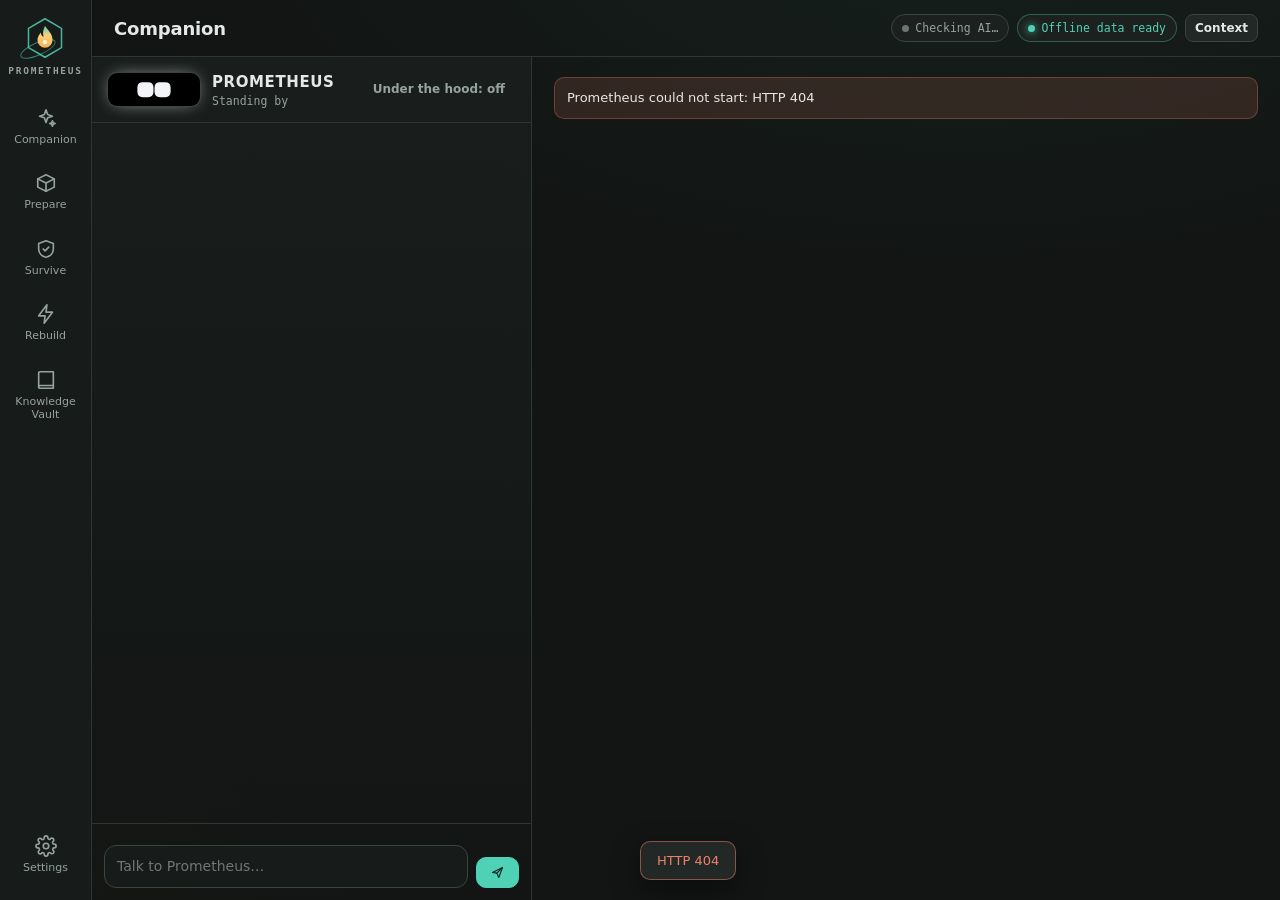
==== frontend/index.html @ 5b96201f "Give Prometheus a face from the Notch Face Kit The chat header and the Companion hero now show an an" ====
<!doctype html>
<html lang="en">
<head>
  <meta charset="utf-8">
  <meta name="viewport" content="width=device-width, initial-scale=1">
  <title>Prometheus</title>
  <meta name="description" content="Project Prometheus — humanity's backup brain. Prepare today. Survive tomorrow. Rebuild the future.">
  <link rel="icon" href="assets/emblem.svg" type="image/svg+xml">
  <link rel="stylesheet" href="styles.css">
</head>
<body>
  <!-- Shared SVG gradient for every emblem instance -->
  <svg width="0" height="0" style="position:absolute" aria-hidden="true">
    <defs>
      <linearGradient id="flameGrad" x1="0" y1="1" x2="0" y2="0">
        <stop offset="0" stop-color="#f2b45a"/>
        <stop offset=".55" stop-color="#ffcf7a"/>
        <stop offset="1" stop-color="#4fd1b5"/>
      </linearGradient>
    </defs>
  </svg>

  <div class="app">
    <nav class="rail" aria-label="Main">
      <div class="brand">
        <div class="emblem" id="railEmblem" data-state="idle"></div>
        <div class="word">PROMETHEUS</div>
      </div>
      <button class="nav-btn" data-mode="companion"><span data-icon="spark"></span>Companion</button>
      <button class="nav-btn" data-mode="prepare"><span data-icon="box"></span>Prepare</button>
      <button class="nav-btn" data-mode="survive"><span data-icon="shield"></span>Survive</button>
      <button class="nav-btn" data-mode="rebuild"><span data-icon="bolt"></span>Rebuild</button>
      <button class="nav-btn" data-mode="vault"><span data-icon="book"></span>Knowledge Vault</button>
      <div class="spacer"></div>
      <button class="nav-btn" data-mode="settings"><span data-icon="gear"></span>Settings</button>
    </nav>

    <div class="stage">
      <header class="topbar">
        <div>
          <h1 id="modeTitle">Companion</h1>
          <div class="subtitle" id="modeSubtitle"></div>
        </div>
        <div class="chips">
          <span class="chip" id="aiChip"><span class="dot"></span><span>Checking AI…</span></span>
          <span class="chip ok" id="dataChip" title="Inventory, plans, knowledge and the tech tree are stored locally and work without AI"><span class="dot"></span><span>Offline data ready</span></span>
          <button class="btn sm ctx-toggle" id="ctxToggle" aria-controls="context" aria-expanded="false">Context</button>
        </div>
      </header>

      <div class="workarea">
        <section class="chat" aria-label="Prometheus companion">
          <div class="chat-head">
            <div class="face" id="chatFace"></div>
            <div class="who">
              <h2>PROMETHEUS</h2>
              <div class="state" id="chatState" aria-live="polite">Standing by</div>
            </div>
            <div style="margin-left:auto"><button class="btn ghost sm" id="hoodToggle" title="Show technical details for every reply">Under the hood: off</button></div>
          </div>
          <div class="chat-log" id="chatLog" aria-live="polite"></div>
          <div class="composer">
            <div class="suggestions" id="suggestions"></div>
            <form id="chatForm">
              <label class="sr-only" for="chatInput">Message Prometheus</label>
              <textarea id="chatInput" rows="1" placeholder="Talk to Prometheus…"></textarea>
              <button class="btn primary" type="submit" id="sendBtn" aria-label="Send"><span data-icon="send"></span></button>
            </form>
          </div>
        </section>

        <main class="workspace" id="workspace" tabindex="-1"></main>
      </div>
    </div>

    <aside class="context" id="context" aria-label="Context"></aside>
  </div>

  <script type="module" src="js/app.js"></script>
</body>
</html>
---- frontend/styles.css ----
/* Project Prometheus — post-apocalyptic science lab meets AI command centre. */
:root {
  --bg: #121513;
  --bg-2: #171b19;
  --panel: #1c211f;
  --panel-2: #222825;
  --line: #2e3632;
  --line-2: #3a4440;
  --text: #e4e9e6;
  --muted: #95a39c;
  --faint: #6a7771;
  --teal: #4fd1b5;
  --teal-dim: #2b7f6e;
  --teal-glow: rgba(79, 209, 181, 0.16);
  --amber: #f2b45a;
  --amber-dim: rgba(242, 180, 90, 0.14);
  --red: #ef7f6c;
  --red-dim: rgba(239, 127, 108, 0.14);
  --violet: #a99cf0;
  --radius: 14px;
  --radius-sm: 9px;
  --mono: ui-monospace, "SF Mono", "Cascadia Code", "JetBrains Mono", Consolas, monospace;
  --sans: "Inter", "Segoe UI", system-ui, -apple-system, Roboto, sans-serif;
  color-scheme: dark;
}

* { box-sizing: border-box; }
html, body { height: 100%; }
body {
  margin: 0;
  background:
    radial-gradient(1200px 600px at 75% -10%, rgba(79, 209, 181, 0.06), transparent 60%),
    radial-gradient(900px 500px at -10% 110%, rgba(242, 180, 90, 0.04), transparent 60%),
    var(--bg);
  color: var(--text);
  font: 14px/1.5 var(--sans);
  -webkit-font-smoothing: antialiased;
}
button, input, select, textarea { font: inherit; color: inherit; }
a { color: var(--teal); }
a:hover { color: #7fe6cf; }
h1, h2, h3, h4 { margin: 0; font-weight: 650; letter-spacing: -0.01em; }
.mono { font-family: var(--mono); }
.muted { color: var(--muted); }
.faint { color: var(--faint); }
.hidden { display: none !important; }
.sr-only { position: absolute; width: 1px; height: 1px; overflow: hidden; clip: rect(0 0 0 0); }

/* ------------------------------------------------------------------ layout */
.app {
  display: grid;
  grid-template-columns: 92px minmax(0, 1fr) 300px;
  height: 100vh;
}
.rail {
  background: var(--bg-2);
  border-right: 1px solid var(--line);
  display: flex; flex-direction: column; align-items: center;
  padding: 16px 8px; gap: 6px;
}
.rail .brand { display: flex; flex-direction: column; align-items: center; gap: 6px; margin-bottom: 14px; }
.rail .brand .word { font: 600 9.5px/1 var(--mono); letter-spacing: 0.18em; color: var(--muted); }
.nav-btn {
  width: 76px; padding: 10px 4px 8px; border: 1px solid transparent; border-radius: 12px;
  background: none; cursor: pointer; color: var(--muted);
  display: flex; flex-direction: column; align-items: center; gap: 5px;
  font-size: 11px; line-height: 1.15; text-align: center;
  transition: background .2s, color .2s, border-color .2s;
}
.nav-btn svg { width: 22px; height: 22px; }
.nav-btn:hover { background: var(--panel); color: var(--text); }
.nav-btn[aria-current="page"] { background: var(--teal-glow); color: var(--teal); border-color: rgba(79, 209, 181, .25); }
.rail .spacer { flex: 1; }

.stage { display: flex; flex-direction: column; min-width: 0; min-height: 0; }
.topbar {
  display: flex; align-items: center; gap: 14px; padding: 14px 22px;
  border-bottom: 1px solid var(--line);
}
.topbar h1 { font-size: 18px; }
.topbar .subtitle { color: var(--muted); font-size: 13px; }
.topbar .chips { margin-left: auto; display: flex; gap: 8px; flex-wrap: wrap; justify-content: flex-end; }

.workarea { flex: 1; min-height: 0; display: grid; grid-template-columns: minmax(360px, 440px) minmax(0, 1fr); }
.workspace { overflow: auto; padding: 20px 22px 40px; min-width: 0; }

.context { background: var(--bg-2); border-left: 1px solid var(--line); overflow: auto; padding: 16px 14px 30px; }

/* ------------------------------------------------------------------ chips, badges, buttons */
.chip {
  display: inline-flex; align-items: center; gap: 6px; padding: 4px 10px;
  border-radius: 999px; border: 1px solid var(--line-2); background: var(--panel);
  font: 500 11.5px/1.3 var(--mono); color: var(--muted); white-space: nowrap;
}
.chip .dot { width: 7px; height: 7px; border-radius: 50%; background: var(--faint); }
.chip.ok { color: var(--teal); border-color: rgba(79, 209, 181, .35); }
.chip.ok .dot { background: var(--teal); box-shadow: 0 0 8px var(--teal); }
.chip.warn { color: var(--amber); border-color: rgba(242, 180, 90, .35); }
.chip.warn .dot { background: var(--amber); }
.chip.bad { color: var(--red); border-color: rgba(239, 127, 108, .35); }
.chip.bad .dot { background: var(--red); }

.badge {
  white-space: nowrap;
  display: inline-flex; align-items: center; gap: 4px; padding: 1px 7px; border-radius: 6px;
  font: 600 10.5px/1.6 var(--mono); letter-spacing: .03em; text-transform: uppercase;
  background: var(--panel-2); color: var(--muted); border: 1px solid var(--line);
}
.badge.teal { color: var(--teal); background: var(--teal-glow); border-color: rgba(79, 209, 181, .25); }
.badge.amber { color: var(--amber); background: var(--amber-dim); border-color: rgba(242, 180, 90, .25); }
.badge.red { color: var(--red); background: var(--red-dim); border-color: rgba(239, 127, 108, .25); }
.badge.violet { color: var(--violet); background: rgba(169, 156, 240, .12); border-color: rgba(169, 156, 240, .25); }

.btn {
  display: inline-flex; align-items: center; justify-content: center; gap: 6px;
  padding: 7px 13px; border-radius: 10px; border: 1px solid var(--line-2);
  background: var(--panel-2); cursor: pointer; font-weight: 550; font-size: 13px;
  transition: background .15s, border-color .15s, transform .1s;
}
.btn:hover { border-color: var(--teal-dim); background: #26302c; }
.btn:active { transform: translateY(1px); }
.btn:disabled { opacity: .5; cursor: not-allowed; }
.btn.primary { background: var(--teal); color: #08241e; border-color: var(--teal); }
.btn.primary:hover { background: #6be0c6; }
.btn.danger { color: var(--red); }
.btn.ghost { background: none; border-color: transparent; color: var(--muted); }
.btn.ghost:hover { color: var(--text); background: var(--panel-2); }
.btn.sm { padding: 4px 9px; font-size: 12px; border-radius: 8px; }
.btn svg { width: 15px; height: 15px; }

/* ------------------------------------------------------------------ panels & forms */
.panel { background: var(--panel); border: 1px solid var(--line); border-radius: var(--radius); padding: 16px; }
.panel + .panel, .stack > * + * { margin-top: 14px; }
.panel-head { display: flex; align-items: center; gap: 10px; margin-bottom: 12px; }
.panel-head h2 { font-size: 15px; }
.panel-head h3 { font-size: 14px; }
.panel-head .right { margin-left: auto; display: flex; gap: 6px; align-items: center; }
.eyebrow { font: 600 10.5px/1 var(--mono); letter-spacing: .16em; text-transform: uppercase; color: var(--faint); }
.grid-2 { display: grid; grid-template-columns: repeat(2, minmax(0, 1fr)); gap: 14px; }
.grid-3 { display: grid; grid-template-columns: repeat(3, minmax(0, 1fr)); gap: 14px; }

label.field { display: flex; flex-direction: column; gap: 4px; font-size: 12px; color: var(--muted); }
input[type=text], input[type=number], input[type=date], input[type=search], select, textarea {
  background: var(--bg-2); border: 1px solid var(--line-2); border-radius: 9px; padding: 7px 10px;
  color: var(--text); min-width: 0; width: 100%;
}
input:focus, select:focus, textarea:focus, button:focus-visible { outline: 2px solid var(--teal-dim); outline-offset: 1px; }
.check { display: inline-flex; align-items: center; gap: 7px; font-size: 13px; color: var(--text); cursor: pointer; }
.check input { accent-color: var(--teal); width: 16px; height: 16px; }
.form-row { display: flex; gap: 10px; flex-wrap: wrap; align-items: flex-end; }
.form-row > .field { flex: 1 1 110px; }

table.data { width: 100%; border-collapse: collapse; font-size: 13px; }
table.data th { text-align: left; font: 600 10.5px/1 var(--mono); letter-spacing: .08em; text-transform: uppercase; color: var(--faint); padding: 8px 8px; border-bottom: 1px solid var(--line); }
table.data td { padding: 8px; border-bottom: 1px solid var(--line); vertical-align: middle; }
table.data tr:last-child td { border-bottom: none; }
table.data td.num { font-family: var(--mono); white-space: nowrap; }
table.data input.qty { width: 80px; padding: 4px 6px; }

/* coverage bars */
.bar { height: 7px; border-radius: 99px; background: var(--bg); overflow: hidden; border: 1px solid var(--line); min-width: 70px; }
.bar > span { display: block; height: 100%; background: var(--teal); border-radius: 99px; transition: width .6s cubic-bezier(.2, .8, .2, 1); }
.bar.partial > span { background: var(--amber); }
.bar.missing > span { background: var(--red); }
.status-tag { white-space: nowrap; display: inline-flex; gap: 4px; align-items: center; font: 600 11px/1 var(--mono); }
.status-tag.met { color: var(--teal); }
.status-tag.partial { color: var(--amber); }
.status-tag.missing { color: var(--red); }

.meter { display: flex; align-items: center; gap: 18px; }
.ring { width: 108px; height: 108px; flex: none; }
.ring circle { fill: none; stroke-width: 9; }
.ring .track { stroke: var(--bg); }
.ring .val { stroke: var(--teal); stroke-linecap: round; transition: stroke-dashoffset .8s cubic-bezier(.2, .8, .2, 1); }
.ring text { fill: var(--text); font: 700 22px var(--mono); }
.ring .sub { fill: var(--muted); font: 500 8.5px var(--mono); letter-spacing: .08em; }

.alert { display: flex; gap: 10px; padding: 10px 12px; border-radius: 10px; border: 1px solid var(--line); background: var(--panel-2); font-size: 13px; }
.alert.amber { border-color: rgba(242, 180, 90, .3); background: var(--amber-dim); }
.alert.red { border-color: rgba(239, 127, 108, .3); background: var(--red-dim); }
.alert.teal { border-color: rgba(79, 209, 181, .3); background: var(--teal-glow); }
.alert svg { flex: none; width: 18px; height: 18px; margin-top: 1px; }
.alert.amber svg { color: var(--amber); }
.alert.red svg { color: var(--red); }
.alert.teal svg { color: var(--teal); }

/* ------------------------------------------------------------------ companion chat */
.chat { display: flex; flex-direction: column; min-height: 0; border-right: 1px solid var(--line); background: linear-gradient(180deg, rgba(28, 33, 31, .7), rgba(18, 21, 19, .6)); }
.chat-head { display: flex; align-items: center; gap: 12px; padding: 14px 16px; border-bottom: 1px solid var(--line); }
.chat-head .who h2 { font-size: 15px; letter-spacing: .04em; }
.chat-head #hoodToggle { white-space: nowrap; }
.chat-head .who .state { font: 500 11.5px var(--mono); color: var(--muted); }
.chat-log { flex: 1; overflow: auto; padding: 16px; display: flex; flex-direction: column; gap: 12px; scroll-behavior: smooth; }
.msg { max-width: 94%; animation: rise .35s ease both; }
.msg.user { align-self: flex-end; background: var(--panel-2); border: 1px solid var(--line-2); padding: 9px 13px; border-radius: 14px 14px 4px 14px; white-space: pre-wrap; }
.msg.assistant { align-self: flex-start; }
.msg.assistant .bubble { background: var(--panel); border: 1px solid var(--line); padding: 11px 14px; border-radius: 4px 14px 14px 14px; }
.msg.event, .msg.error { align-self: center; font: 500 11.5px/1.4 var(--mono); color: var(--muted); text-align: center; max-width: 90%; padding: 4px 10px; border: 1px dashed var(--line-2); border-radius: 8px; }
.msg.error { color: var(--amber); border-color: rgba(242, 180, 90, .35); }
.bubble p { margin: 0 0 8px; }
.bubble p:last-child, .bubble ul:last-child, .bubble ol:last-child { margin-bottom: 0; }
.bubble ul, .bubble ol { margin: 0 0 8px; padding-left: 20px; }
.bubble li { margin: 2px 0; }
.bubble h4 { font-size: 13.5px; margin: 10px 0 6px; color: var(--teal); }
.bubble code { font-family: var(--mono); background: var(--bg); padding: 1px 5px; border-radius: 5px; font-size: 12px; }
.bubble table { border-collapse: collapse; margin: 6px 0; font-size: 12.5px; }
.bubble td, .bubble th { border: 1px solid var(--line); padding: 3px 7px; }

.tools-used { display: flex; flex-wrap: wrap; gap: 5px; margin-top: 7px; }
.tool-pill { font: 500 10.5px/1 var(--mono); padding: 4px 7px; border-radius: 6px; background: var(--bg-2); border: 1px solid var(--line); color: var(--muted); display: inline-flex; gap: 5px; align-items: center; }
.tool-pill.read::before { content: "◇"; color: var(--teal); }
.tool-pill.propose::before { content: "◆"; color: var(--amber); }
.tool-pill.note::before { content: "✎"; color: var(--violet); }
.tool-pill.fail { color: var(--red); border-color: rgba(239, 127, 108, .3); }

details.hood { margin-top: 6px; font-size: 12px; }
details.hood summary { cursor: pointer; color: var(--faint); font: 500 11px var(--mono); list-style: none; }
details.hood summary::before { content: "▸ "; }
details.hood[open] summary::before { content: "▾ "; }
details.hood pre { background: var(--bg); border: 1px solid var(--line); border-radius: 8px; padding: 8px; font: 11px/1.45 var(--mono); color: var(--muted); max-height: 280px; overflow: auto; white-space: pre-wrap; word-break: break-word; }

.action-card { margin-top: 8px; border: 1px solid rgba(242, 180, 90, .35); background: var(--amber-dim); border-radius: 12px; padding: 10px 12px; animation: rise .3s ease both; }
.action-card .label { font: 600 10.5px var(--mono); letter-spacing: .1em; color: var(--amber); text-transform: uppercase; }
.action-card .summary { margin: 4px 0 8px; font-size: 13px; }
.action-card ul { margin: 0 0 8px; padding-left: 18px; font-size: 12.5px; color: var(--muted); }
.action-card .row { display: flex; gap: 8px; }
.action-card.resolved { border-color: var(--line); background: var(--panel-2); }
.action-card.resolved .label { color: var(--muted); }

.composer { border-top: 1px solid var(--line); padding: 12px; }
.suggestions { display: flex; gap: 6px; flex-wrap: wrap; margin-bottom: 9px; }
.suggestion { font-size: 12px; padding: 5px 10px; border-radius: 999px; border: 1px solid var(--line-2); background: var(--panel); cursor: pointer; color: var(--muted); text-align: left; }
.suggestion:hover { color: var(--teal); border-color: var(--teal-dim); }
.composer form { display: flex; gap: 8px; align-items: flex-end; }
.composer textarea { resize: none; min-height: 42px; max-height: 140px; border-radius: 12px; padding: 10px 12px; }
.typing { display: inline-flex; gap: 4px; padding: 12px 14px; }
.typing span { width: 6px; height: 6px; border-radius: 50%; background: var(--teal); animation: blink 1.2s infinite both; }
.typing span:nth-child(2) { animation-delay: .2s; }
.typing span:nth-child(3) { animation-delay: .4s; }

/* ------------------------------------------------------------------ emblem */
.emblem { width: 44px; height: 44px; flex: none; position: relative; }
.emblem svg { width: 100%; height: 100%; overflow: visible; }
.emblem .hex { fill: none; stroke: var(--teal); stroke-width: 2.2; opacity: .85; }
.emblem .orbit { fill: none; stroke: var(--teal); stroke-width: 1.4; opacity: .55; transform-origin: 50% 50%; }
.emblem .flame { fill: url(#flameGrad); transform-origin: 50% 70%; animation: flicker 3.2s ease-in-out infinite; }
.emblem .core { fill: #fff6df; }
.emblem[data-state="thinking"] .orbit { animation: spin 1.6s linear infinite; opacity: .95; }
.emblem[data-state="thinking"] .hex { animation: pulse 1.2s ease-in-out infinite; }
.emblem[data-state="tool"] .hex, .emblem[data-state="tool"] .orbit { stroke: var(--amber); }
.emblem[data-state="tool"] .orbit { animation: spin .9s linear infinite; }
.emblem[data-state="offline"] .hex, .emblem[data-state="offline"] .orbit { stroke: var(--faint); }
.emblem[data-state="offline"] .flame { filter: grayscale(1) brightness(.7); animation: none; }
.emblem.lg { width: 84px; height: 84px; }

/* ------------------------------------------------------------------ face (Notch Face Kit, Block) */
.face { --eye: #F2F4F8; flex: none; width: 92px; aspect-ratio: 11 / 4; background: #000; border-radius: 9px; box-shadow: 0 0 0 1px var(--line-2), 0 0 18px -6px var(--eye); transition: box-shadow .35s; }
.face svg { display: block; width: 100%; height: 100%; }
.face path { fill: var(--eye); stroke: var(--eye); stroke-width: 1.4; stroke-linejoin: round; transition: fill .35s, stroke .35s; }
.face.lg { width: 168px; border-radius: 0 0 18px 18px; align-self: flex-start; margin-top: -22px; }
@media (max-width: 640px) { .face.lg { width: 128px; } }

/* ------------------------------------------------------------------ context panel */
.ctx-section { margin-bottom: 18px; }
.ctx-section > .eyebrow { display: flex; align-items: center; gap: 6px; margin-bottom: 8px; }
.ctx-section > .eyebrow svg { width: 13px; height: 13px; color: var(--teal); }
.ctx-card { background: var(--panel); border: 1px solid var(--line); border-radius: 12px; padding: 11px 12px; font-size: 13px; }
.ctx-card + .ctx-card { margin-top: 8px; }
.kv { display: flex; justify-content: space-between; gap: 8px; padding: 3px 0; }
.kv .k { color: var(--muted); }
.kv .v { font-family: var(--mono); text-align: right; }
.mini-list { list-style: none; margin: 0; padding: 0; }
.mini-list li { display: flex; gap: 8px; align-items: flex-start; padding: 5px 0; border-bottom: 1px solid var(--line); font-size: 12.5px; }
.mini-list li:last-child { border-bottom: none; }
.mini-list .ico { flex: none; width: 14px; text-align: center; font-family: var(--mono); }

/* ------------------------------------------------------------------ companion overview */
.hero { display: flex; gap: 20px; align-items: center; padding: 22px; background: linear-gradient(135deg, rgba(79, 209, 181, .08), rgba(242, 180, 90, .04)); border: 1px solid var(--line); border-radius: 18px; }
.hero h2 { font-size: 22px; }
.hero .tagline { color: var(--teal); font: 500 12.5px var(--mono); letter-spacing: .06em; margin-top: 4px; }
.mode-card { cursor: pointer; transition: border-color .2s, transform .2s; }
.mode-card:hover { border-color: var(--teal-dim); transform: translateY(-2px); }
.mode-card .num { font: 700 26px var(--mono); }
.mode-card svg { width: 22px; height: 22px; color: var(--teal); }

/* ------------------------------------------------------------------ survive */
.scenario-cards { display: grid; grid-template-columns: repeat(auto-fill, minmax(190px, 1fr)); gap: 10px; }
.scenario-card { text-align: left; background: var(--panel); border: 1px solid var(--line); border-radius: 12px; padding: 12px; cursor: pointer; }
.scenario-card[aria-pressed="true"] { border-color: var(--teal); background: var(--teal-glow); }
.scenario-card h3 { font-size: 13.5px; margin-bottom: 4px; }
.scenario-card p { margin: 0; font-size: 12px; color: var(--muted); }
.steps { list-style: none; padding: 0; margin: 0; }
.steps li { display: flex; gap: 10px; padding: 9px 0; border-bottom: 1px solid var(--line); align-items: flex-start; }
.steps li:last-child { border-bottom: none; }
.steps li.done .text { color: var(--faint); text-decoration: line-through; }
.steps .refs { display: flex; gap: 5px; flex-wrap: wrap; margin-top: 4px; }
.ref-link { font: 500 10.5px var(--mono); color: var(--teal); background: var(--teal-glow); padding: 1px 6px; border-radius: 5px; text-decoration: none; cursor: pointer; border: none; }
.fiction-banner { background: repeating-linear-gradient(-45deg, rgba(169, 156, 240, .12) 0 12px, rgba(169, 156, 240, .05) 12px 24px); border: 1px solid rgba(169, 156, 240, .35); color: var(--violet); border-radius: 10px; padding: 8px 12px; font: 600 12px var(--mono); letter-spacing: .06em; }

/* ------------------------------------------------------------------ rebuild tech tree */
.tree-wrap { overflow-x: auto; background: radial-gradient(circle at 1px 1px, rgba(149, 163, 156, .12) 1px, transparent 0) 0 0 / 22px 22px, var(--bg-2); border: 1px solid var(--line); border-radius: var(--radius); }
.tree-svg { display: block; min-width: 640px; width: 100%; margin: 0 auto; }
.tree-svg .edge { fill: none; stroke: var(--line-2); stroke-width: 1.6; transition: stroke .3s; }
.tree-svg .edge.path { stroke: var(--teal); stroke-width: 2.2; }
.tree-svg .node { cursor: pointer; }
.tree-svg .node rect { fill: var(--panel); stroke: var(--line-2); stroke-width: 1.4; rx: 11; transition: stroke .2s, fill .2s; }
.tree-svg .node:hover rect, .tree-svg .node:focus rect { stroke: var(--teal-dim); }
.tree-svg .node.path rect { stroke: var(--teal-dim); fill: #1d2a26; }
.tree-svg .node.selected rect { stroke: var(--teal); fill: #1f342e; stroke-width: 2; filter: drop-shadow(0 0 10px rgba(79, 209, 181, .35)); }
.tree-svg .node.goal rect { stroke-dasharray: 5 3; }
.tree-svg .node text.t { fill: var(--text); font: 600 12px var(--sans); }
.tree-svg .node text.k { fill: var(--faint); font: 500 9px var(--mono); letter-spacing: .1em; text-transform: uppercase; }
.tree-svg .node .safety-low { fill: var(--teal); }
.tree-svg .node .safety-caution { fill: var(--amber); }
.tree-svg .node .safety-professional { fill: var(--red); }
.tree-svg .tier-label { fill: var(--faint); font: 500 9.5px var(--mono); letter-spacing: .12em; }
.node-detail h2 { font-size: 18px; }
.path-list { display: flex; flex-wrap: wrap; gap: 6px; align-items: center; }
.path-list .step { font-size: 12px; padding: 3px 9px; border-radius: 999px; background: var(--panel-2); border: 1px solid var(--line); cursor: pointer; }
.path-list .step:hover { border-color: var(--teal-dim); }
.path-list .arrow { color: var(--faint); font-family: var(--mono); }
.legend { display: flex; gap: 14px; flex-wrap: wrap; font-size: 12px; color: var(--muted); }
.legend span { display: inline-flex; gap: 6px; align-items: center; }
.legend i { width: 9px; height: 9px; border-radius: 50%; display: inline-block; }

/* ------------------------------------------------------------------ vault */
.kb-card h3 { font-size: 14px; }
.kb-card ul { margin: 8px 0; padding-left: 18px; color: var(--text); font-size: 13px; }
.kb-card .sources { display: flex; flex-direction: column; gap: 3px; font-size: 12px; margin-top: 8px; }
.topic-chips { display: flex; gap: 6px; flex-wrap: wrap; }
.topic-chip { padding: 4px 11px; border-radius: 999px; border: 1px solid var(--line-2); background: var(--panel); color: var(--muted); cursor: pointer; font-size: 12px; text-transform: capitalize; }
.topic-chip[aria-pressed="true"] { color: var(--teal); border-color: var(--teal); background: var(--teal-glow); }

.ctx-toggle { display: none !important; }
.toast { position: fixed; bottom: 20px; left: 50%; transform: translateX(-50%); background: var(--panel-2); border: 1px solid var(--line-2); padding: 9px 16px; border-radius: 10px; box-shadow: 0 10px 30px rgba(0, 0, 0, .4); z-index: 50; animation: rise .25s ease both; font-size: 13px; }
.toast.err { border-color: rgba(239, 127, 108, .5); color: var(--red); }

.empty { text-align: center; color: var(--muted); padding: 22px 12px; font-size: 13px; }

/* ------------------------------------------------------------------ motion */
@keyframes rise { from { opacity: 0; transform: translateY(6px); } to { opacity: 1; transform: none; } }
@keyframes spin { to { transform: rotate(360deg); } }
@keyframes pulse { 50% { opacity: .35; } }
@keyframes blink { 0%, 80%, 100% { opacity: .2; } 40% { opacity: 1; } }
@keyframes flicker { 0%, 100% { transform: scale(1); } 30% { transform: scale(1.04, .97); } 60% { transform: scale(.97, 1.03); } }
@media (prefers-reduced-motion: reduce) { *, *::before, *::after { animation: none !important; transition: none !important; } }

/* ------------------------------------------------------------------ responsive */
@media (max-width: 1380px) {
  .app { grid-template-columns: 92px minmax(0, 1fr); }
  .context { display: none; }
  .context.open { display: block; position: fixed; top: 0; right: 0; bottom: 0; width: min(320px, 92vw); z-index: 40; box-shadow: -20px 0 40px rgba(0, 0, 0, .5); }
  .ctx-toggle { display: inline-flex !important; }
}
@media (max-width: 1050px) {
  .workarea { grid-template-columns: 1fr; grid-template-rows: minmax(420px, 55vh) auto; overflow: auto; }
  .chat { border-right: none; border-bottom: 1px solid var(--line); }
  .workspace { overflow: visible; }
  .grid-3 { grid-template-columns: 1fr 1fr; }
}
@media (max-width: 720px) {
  .app { grid-template-columns: 1fr; grid-template-rows: auto 1fr; height: auto; min-height: 100vh; }
  .rail { flex-direction: row; overflow-x: auto; padding: 8px; border-right: none; border-bottom: 1px solid var(--line); }
  .rail .brand { margin: 0 6px 0 0; }
  .rail .brand .word, .rail .spacer { display: none; }
  .nav-btn { width: 66px; flex: none; }
  .topbar { flex-wrap: wrap; padding: 12px 16px; }
  .topbar .chips { margin-left: 0; justify-content: flex-start; }
  .workspace { padding: 16px; }
  .grid-2, .grid-3 { grid-template-columns: 1fr; }
}
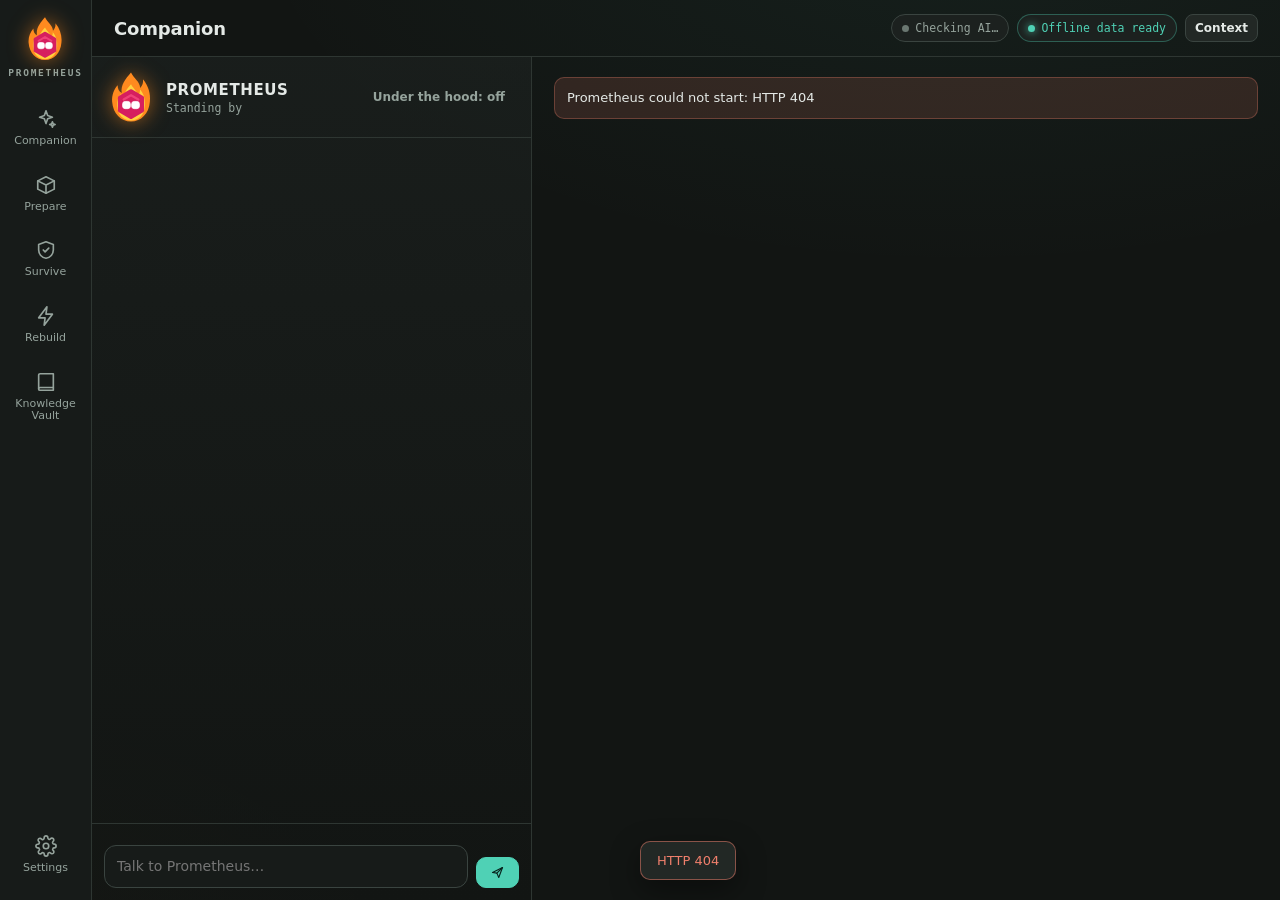
==== commit ad5d74bf: "Use the fire spirit as the sidebar logo Replaces the last flame emblem, so the old emblem SVG, its g" ====
--- a/frontend/index.html
+++ b/frontend/index.html
@@ -9,21 +9,10 @@
   <link rel="stylesheet" href="styles.css">
 </head>
 <body>
-  <!-- Shared SVG gradient for every emblem instance -->
-  <svg width="0" height="0" style="position:absolute" aria-hidden="true">
-    <defs>
-      <linearGradient id="flameGrad" x1="0" y1="1" x2="0" y2="0">
-        <stop offset="0" stop-color="#f2b45a"/>
-        <stop offset=".55" stop-color="#ffcf7a"/>
-        <stop offset="1" stop-color="#4fd1b5"/>
-      </linearGradient>
-    </defs>
-  </svg>
-
   <div class="app">
     <nav class="rail" aria-label="Main">
       <div class="brand">
-        <div class="emblem" id="railEmblem" data-state="idle"></div>
+        <div class="face rail-face"></div>
         <div class="word">PROMETHEUS</div>
       </div>
       <button class="nav-btn" data-mode="companion"><span data-icon="spark"></span>Companion</button>
--- a/frontend/styles.css
+++ b/frontend/styles.css
@@ -238,27 +238,33 @@
 .typing span:nth-child(2) { animation-delay: .2s; }
 .typing span:nth-child(3) { animation-delay: .4s; }
 
-/* ------------------------------------------------------------------ emblem */
-.emblem { width: 44px; height: 44px; flex: none; position: relative; }
-.emblem svg { width: 100%; height: 100%; overflow: visible; }
-.emblem .hex { fill: none; stroke: var(--teal); stroke-width: 2.2; opacity: .85; }
-.emblem .orbit { fill: none; stroke: var(--teal); stroke-width: 1.4; opacity: .55; transform-origin: 50% 50%; }
-.emblem .flame { fill: url(#flameGrad); transform-origin: 50% 70%; animation: flicker 3.2s ease-in-out infinite; }
-.emblem .core { fill: #fff6df; }
-.emblem[data-state="thinking"] .orbit { animation: spin 1.6s linear infinite; opacity: .95; }
-.emblem[data-state="thinking"] .hex { animation: pulse 1.2s ease-in-out infinite; }
-.emblem[data-state="tool"] .hex, .emblem[data-state="tool"] .orbit { stroke: var(--amber); }
-.emblem[data-state="tool"] .orbit { animation: spin .9s linear infinite; }
-.emblem[data-state="offline"] .hex, .emblem[data-state="offline"] .orbit { stroke: var(--faint); }
-.emblem[data-state="offline"] .flame { filter: grayscale(1) brightness(.7); animation: none; }
-.emblem.lg { width: 84px; height: 84px; }
-
-/* ------------------------------------------------------------------ face (Notch Face Kit, Block) */
-.face { --eye: #F2F4F8; flex: none; width: 92px; aspect-ratio: 11 / 4; background: #000; border-radius: 9px; box-shadow: 0 0 0 1px var(--line-2), 0 0 18px -6px var(--eye); transition: box-shadow .35s; }
-.face svg { display: block; width: 100%; height: 100%; }
-.face path { fill: var(--eye); stroke: var(--eye); stroke-width: 1.4; stroke-linejoin: round; transition: fill .35s, stroke .35s; }
-.face.lg { width: 168px; border-radius: 0 0 18px 18px; align-self: flex-start; margin-top: -22px; }
-@media (max-width: 640px) { .face.lg { width: 128px; } }
+/* ------------------------------------------------------------------ face (fire spirit + Notch Face Kit eyes) */
+.face { --eye: #F2F4F8; --f-out: #ff8a1f; --f-in: #ffd23f; --core-a: #ff5a8a; --core-b: #d61f5f; --flick: 1.1s;
+  flex: none; width: 46px; aspect-ratio: 100 / 114; filter: drop-shadow(0 0 10px color-mix(in srgb, var(--f-out) 55%, transparent)); transition: filter .4s; }
+.face svg { display: block; width: 100%; height: 100%; overflow: visible; }
+.face .flame { transform-box: fill-box; transform-origin: 50% 92%; }
+.face .outer { fill: var(--f-out); animation: flicker-out var(--flick) ease-in-out infinite alternate; }
+.face .inner { fill: var(--f-in); transform: scale(.74); animation: flicker-in calc(var(--flick) * .8) ease-in-out infinite alternate; }
+.face .core { fill: var(--core-b); stroke: var(--core-b); stroke-width: 9; stroke-linejoin: round; transition: fill .4s, stroke .4s; }
+.face .core-shine { fill: none; stroke: var(--core-a); stroke-width: 5; stroke-linecap: round; stroke-linejoin: round; opacity: .6; transition: stroke .4s; }
+.face .eyes path { fill: #fff; stroke: #fff; stroke-width: 1.4; stroke-linejoin: round; }
+.face .sparkles path { fill: #fff6c9; opacity: 0; transition: opacity .3s; }
+.face[data-face="happy"] .sparkles path, .face[data-face="glee"] .sparkles path, .face[data-face="wink"] .sparkles path { opacity: 1; animation: twinkle .9s ease-in-out infinite alternate; }
+.face[data-face="thinking"] { --f-out: #8f6bff; --f-in: #9fe8ff; --core-a: #c58bff; --core-b: #7a3fd6; --flick: .55s; }
+.face[data-face="listening"] { --f-out: #ff9a2e; --f-in: #ffe27a; --flick: .8s; }
+.face[data-face="speaking"] { --flick: .45s; }
+.face[data-face="glee"], .face[data-face="happy"], .face[data-face="wink"] { --f-out: #ffa21f; --f-in: #fff07a; }
+.face[data-face="error"] { --f-out: #ff4436; --f-in: #ff9a7a; --core-a: #ff6f6f; --core-b: #b3142c; --flick: .3s; }
+.face[data-face="sad"], .face[data-face="worried"] { --f-out: #e2803a; --f-in: #f0c27a; --flick: 1.6s; }
+.face[data-face="sleeping"] { --f-out: #8a5a3a; --f-in: #c9874a; --core-a: #a8607a; --core-b: #6e3048; --flick: 2.4s; filter: none; }
+.face .flame { transition: fill .4s, scale .6s; }
+.face[data-face="sleeping"] .flame { scale: .62; }
+.face.lg { width: 104px; }
+.face.rail-face { width: 40px; }
+@keyframes flicker-out { 0% { transform: scale(1, 1) skewX(0); } 50% { transform: scale(.97, 1.04) skewX(2deg); } 100% { transform: scale(1.02, .97) skewX(-2deg); } }
+@keyframes flicker-in { 0% { transform: scale(.74, .74); } 100% { transform: scale(.7, .8) skewX(3deg); } }
+@keyframes twinkle { from { opacity: .35; } to { opacity: 1; } }
+@media (prefers-reduced-motion: reduce) { .face .flame, .face .sparkles path { animation: none; } }
 
 /* ------------------------------------------------------------------ context panel */
 .ctx-section { margin-bottom: 18px; }
@@ -339,10 +345,7 @@
 
 /* ------------------------------------------------------------------ motion */
 @keyframes rise { from { opacity: 0; transform: translateY(6px); } to { opacity: 1; transform: none; } }
-@keyframes spin { to { transform: rotate(360deg); } }
-@keyframes pulse { 50% { opacity: .35; } }
 @keyframes blink { 0%, 80%, 100% { opacity: .2; } 40% { opacity: 1; } }
-@keyframes flicker { 0%, 100% { transform: scale(1); } 30% { transform: scale(1.04, .97); } 60% { transform: scale(.97, 1.03); } }
 @media (prefers-reduced-motion: reduce) { *, *::before, *::after { animation: none !important; transition: none !important; } }
 
 /* ------------------------------------------------------------------ responsive */
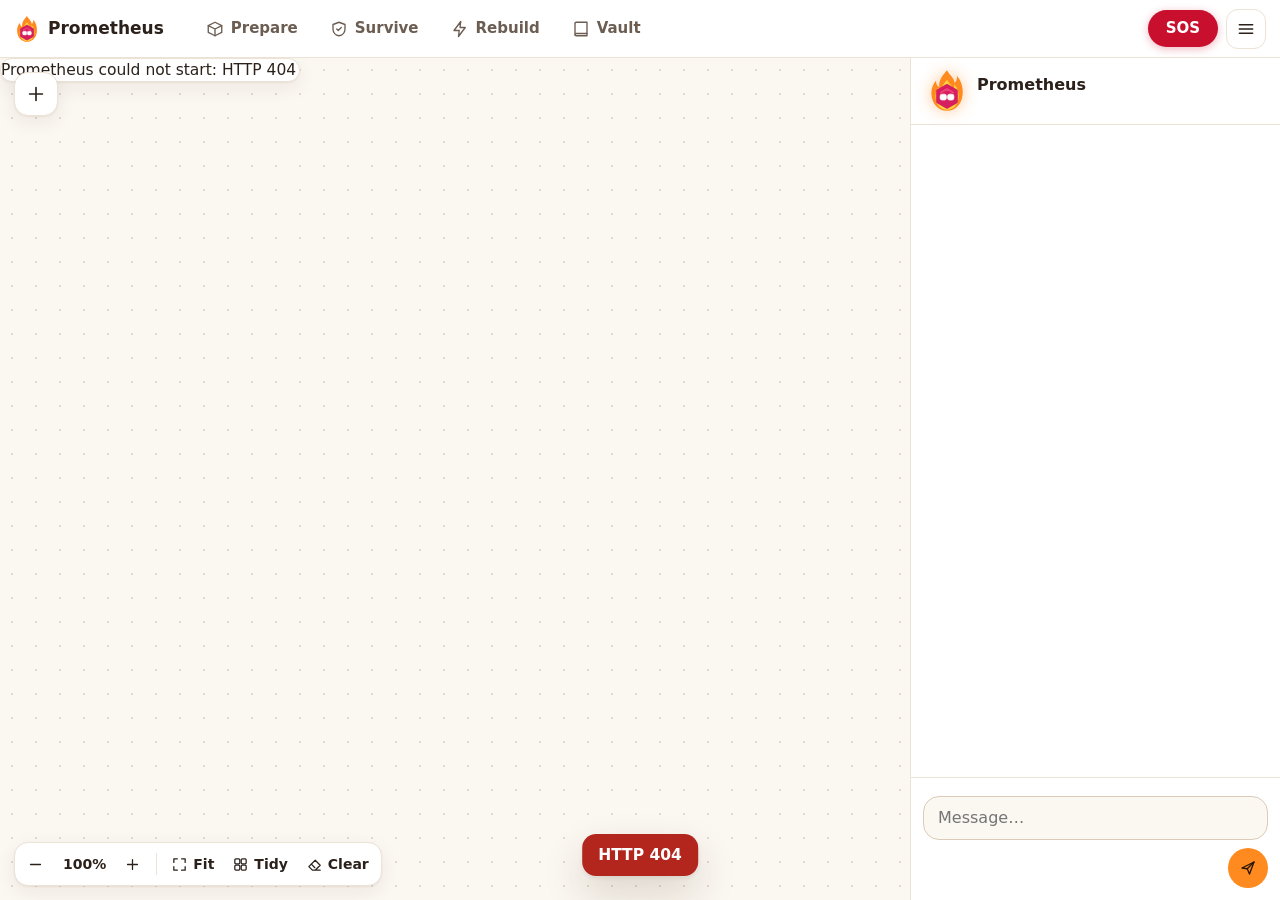
==== commit b2b85a58: "Simple mode, phase 1: shell, canvas engine and the Prepare cards The current UI moves verbatim to ad" ====
--- a/frontend/index.html
+++ b/frontend/index.html
@@ -2,69 +2,71 @@
 <html lang="en">
 <head>
   <meta charset="utf-8">
-  <meta name="viewport" content="width=device-width, initial-scale=1">
+  <meta name="viewport" content="width=device-width, initial-scale=1, viewport-fit=cover">
   <title>Prometheus</title>
   <meta name="description" content="Project Prometheus — humanity's backup brain. Prepare today. Survive tomorrow. Rebuild the future.">
+  <meta name="theme-color" content="#fbf7f1" media="(prefers-color-scheme: light)">
+  <meta name="theme-color" content="#1d1916" media="(prefers-color-scheme: dark)">
   <link rel="icon" href="assets/emblem.svg" type="image/svg+xml">
-  <link rel="stylesheet" href="styles.css">
+  <script>try { if (localStorage.getItem("prometheus.ui") === "advanced") location.replace("advanced.html"); } catch (e) { /* storage unavailable */ }</script>
+  <link rel="stylesheet" href="simple.css">
 </head>
 <body>
-  <div class="app">
-    <nav class="rail" aria-label="Main">
-      <div class="brand">
-        <div class="face rail-face"></div>
-        <div class="word">PROMETHEUS</div>
+  <header class="bar">
+    <a class="logo" href="./" aria-label="Prometheus home"><img src="assets/emblem.svg" alt=""><span>Prometheus</span></a>
+    <nav class="tabs" role="tablist" aria-label="Canvases">
+      <button class="tab" role="tab" data-canvas="prepare"><span data-icon="box"></span><span class="lbl">Prepare</span></button>
+      <button class="tab" role="tab" data-canvas="survive"><span data-icon="shield"></span><span class="lbl">Survive</span></button>
+      <button class="tab" role="tab" data-canvas="rebuild"><span data-icon="bolt"></span><span class="lbl">Rebuild</span></button>
+      <button class="tab" role="tab" data-canvas="vault"><span data-icon="book"></span><span class="lbl">Vault</span></button>
+    </nav>
+    <div class="bar-end">
+      <button class="sos" id="sosBtn" aria-label="SOS: emergency help">SOS</button>
+      <button class="icon-btn" id="menuBtn" aria-label="Menu" aria-haspopup="menu" aria-expanded="false"><span data-icon="menu"></span></button>
+    </div>
+  </header>
+  <div class="offline-note" id="offlineNote" hidden>No internet. Your plan and guides still work.</div>
+
+  <div class="main">
+    <main class="canvas" id="canvas" tabindex="-1">
+      <div class="world" id="world"></div>
+      <div class="canvas-ui">
+        <button class="add-card" id="addCard" aria-label="Add a card" aria-expanded="false" aria-controls="drawer"><span data-icon="plus"></span></button>
+        <aside class="drawer" id="drawer" aria-label="Cards you can add"></aside>
+        <div class="zoom-ctl" role="toolbar" aria-label="Canvas controls">
+          <button id="zoomOut" aria-label="Zoom out"><span data-icon="minus"></span></button>
+          <button id="zoomPct" aria-label="Reset zoom">100%</button>
+          <button id="zoomIn" aria-label="Zoom in"><span data-icon="plus"></span></button>
+          <span class="sep"></span>
+          <button id="fitBtn" title="Fit (Shift+1)"><span data-icon="fit"></span><span class="lbl">Fit</span></button>
+          <button id="tidyBtn" title="Tidy"><span data-icon="tidy"></span><span class="lbl">Tidy</span></button>
+          <button id="clearBtn" title="Remove unpinned cards"><span data-icon="eraser"></span><span class="lbl">Clear</span></button>
+        </div>
+        <div class="pointers" id="pointers"></div>
       </div>
-      <button class="nav-btn" data-mode="companion"><span data-icon="spark"></span>Companion</button>
-      <button class="nav-btn" data-mode="prepare"><span data-icon="box"></span>Prepare</button>
-      <button class="nav-btn" data-mode="survive"><span data-icon="shield"></span>Survive</button>
-      <button class="nav-btn" data-mode="rebuild"><span data-icon="bolt"></span>Rebuild</button>
-      <button class="nav-btn" data-mode="vault"><span data-icon="book"></span>Knowledge Vault</button>
-      <div class="spacer"></div>
-      <button class="nav-btn" data-mode="settings"><span data-icon="gear"></span>Settings</button>
-    </nav>
+    </main>
 
-    <div class="stage">
-      <header class="topbar">
-        <div>
-          <h1 id="modeTitle">Companion</h1>
-          <div class="subtitle" id="modeSubtitle"></div>
+    <section class="chat" id="chat" aria-label="Chat with Prometheus">
+      <button class="sheet-handle" id="sheetHandle" aria-label="Open chat" aria-expanded="false"><span></span></button>
+      <div class="chat-head">
+        <div class="seat" id="seat"><div class="face" id="homeFace"></div></div>
+        <div class="who"><strong>Prometheus</strong><span class="chat-state" id="chatState" aria-live="polite"></span></div>
+      </div>
+      <div class="chat-log" id="chatLog"></div>
+      <form class="composer" id="chatForm">
+        <div class="suggestions" id="suggestions"></div>
+        <label class="sr-only" for="chatInput">Message Prometheus</label>
+        <textarea id="chatInput" rows="1" placeholder="Message…"></textarea>
+        <div class="composer-row">
+          <span id="modeSlot"></span>
+          <button class="send" type="submit" id="sendBtn" aria-label="Send"><span data-icon="send"></span></button>
         </div>
-        <div class="chips">
-          <span class="chip" id="aiChip"><span class="dot"></span><span>Checking AI…</span></span>
-          <span class="chip ok" id="dataChip" title="Inventory, plans, knowledge and the tech tree are stored locally and work without AI"><span class="dot"></span><span>Offline data ready</span></span>
-          <button class="btn sm ctx-toggle" id="ctxToggle" aria-controls="context" aria-expanded="false">Context</button>
-        </div>
-      </header>
-
-      <div class="workarea">
-        <section class="chat" aria-label="Prometheus companion">
-          <div class="chat-head">
-            <div class="face" id="chatFace"></div>
-            <div class="who">
-              <h2>PROMETHEUS</h2>
-              <div class="state" id="chatState" aria-live="polite">Standing by</div>
-            </div>
-            <div style="margin-left:auto"><button class="btn ghost sm" id="hoodToggle" title="Show technical details for every reply">Under the hood: off</button></div>
-          </div>
-          <div class="chat-log" id="chatLog" aria-live="polite"></div>
-          <div class="composer">
-            <div class="suggestions" id="suggestions"></div>
-            <form id="chatForm">
-              <label class="sr-only" for="chatInput">Message Prometheus</label>
-              <textarea id="chatInput" rows="1" placeholder="Talk to Prometheus…"></textarea>
-              <button class="btn primary" type="submit" id="sendBtn" aria-label="Send"><span data-icon="send"></span></button>
-            </form>
-          </div>
-        </section>
-
-        <main class="workspace" id="workspace" tabindex="-1"></main>
-      </div>
-    </div>
-
-    <aside class="context" id="context" aria-label="Context"></aside>
+      </form>
+    </section>
   </div>
 
-  <script type="module" src="js/app.js"></script>
+  <div class="menu" id="menu" role="menu" hidden></div>
+  <div class="sr-only" id="live" aria-live="polite"></div>
+  <script type="module" src="js/simple/main.js"></script>
 </body>
 </html>
--- a/frontend/simple.css
+++ b/frontend/simple.css
@@ -0,0 +1,462 @@
+/* Project Prometheus, Simple mode: a warm canvas. Advanced mode keeps styles.css. */
+:root {
+  --bg: #fbf7f1;
+  --surface: #ffffff;
+  --surface-2: #f6efe6;
+  --line: #ece2d6;
+  --line-2: #dccbb8;
+  --text: #2b211a;
+  --muted: #6c5d52;
+  --faint: #998a7e;
+  --brand: #ff8a1f;
+  --brand-2: #ffd23f;
+  --core: #d61f5f;
+  --brand-ink: #b65300;
+  --brand-soft: #fff0df;
+  --ok: #2f7d4a;
+  --ok-bg: #e5f4e8;
+  --warn: #9a5b00;
+  --warn-bg: #fff1d6;
+  --bad: #b3261e;
+  --bad-bg: #fde7e4;
+  --pencil: #c77700;
+  --pencil-bg: #fff6e6;
+  --dot: rgba(90, 60, 30, 0.16);
+  --shadow: 0 1px 2px rgba(60, 35, 15, 0.06), 0 6px 20px rgba(60, 35, 15, 0.07);
+  --shadow-up: 0 2px 4px rgba(60, 35, 15, 0.08), 0 18px 40px rgba(60, 35, 15, 0.16);
+  --radius: 16px;
+  --sans: "Inter", "Segoe UI", system-ui, -apple-system, Roboto, "Helvetica Neue", sans-serif;
+  color-scheme: light;
+}
+@media (prefers-color-scheme: dark) {
+  :root {
+    --bg: #1d1916;
+    --surface: #27211d;
+    --surface-2: #302823;
+    --line: #3b322b;
+    --line-2: #4c4038;
+    --text: #f4ece4;
+    --muted: #bcad9f;
+    --faint: #8f8174;
+    --brand-ink: #ffa857;
+    --brand-soft: #3a2a1c;
+    --ok: #7fd197;
+    --ok-bg: #213628;
+    --warn: #f5bd62;
+    --warn-bg: #3d2f19;
+    --bad: #ff8f80;
+    --bad-bg: #44231f;
+    --pencil: #ffb547;
+    --pencil-bg: #3a2c17;
+    --dot: rgba(255, 230, 205, 0.11);
+    --shadow: 0 1px 2px rgba(0, 0, 0, 0.3), 0 6px 20px rgba(0, 0, 0, 0.25);
+    --shadow-up: 0 2px 4px rgba(0, 0, 0, 0.35), 0 18px 40px rgba(0, 0, 0, 0.45);
+    color-scheme: dark;
+  }
+}
+
+* { box-sizing: border-box; }
+html, body { height: 100%; margin: 0; }
+body {
+  background: var(--bg); color: var(--text);
+  font: 15.5px/1.45 var(--sans); -webkit-font-smoothing: antialiased;
+  overflow: hidden; display: flex; flex-direction: column;
+}
+button, input, select, textarea { font: inherit; color: inherit; }
+button { cursor: pointer; }
+a { color: var(--brand-ink); }
+h1, h2, h3, h4, p { margin: 0; }
+svg { flex: none; }
+.sr-only { position: absolute; width: 1px; height: 1px; overflow: hidden; clip: rect(0 0 0 0); white-space: nowrap; }
+.muted { color: var(--muted); }
+.faint { color: var(--faint); font-size: 13px; }
+[hidden] { display: none !important; }
+:focus-visible { outline: 3px solid var(--brand); outline-offset: 2px; }
+
+/* ------------------------------------------------------------------ top bar */
+.bar {
+  flex: none; height: 58px; display: flex; align-items: center; gap: 10px; padding: 0 14px;
+  background: var(--surface); border-bottom: 1px solid var(--line); position: relative; z-index: 20;
+}
+.logo { display: flex; align-items: center; gap: 8px; font-weight: 750; font-size: 17px; color: var(--text); text-decoration: none; }
+.logo img { width: 26px; height: 30px; }
+.tabs { display: flex; gap: 4px; margin-left: 18px; }
+.tab {
+  border: 0; background: none; padding: 8px 14px; border-radius: 999px; color: var(--muted);
+  display: flex; align-items: center; gap: 7px; font-weight: 600; font-size: 15px;
+}
+.tab svg { width: 18px; height: 18px; }
+.tab:hover { background: var(--surface-2); color: var(--text); }
+.tab[aria-selected="true"] { background: var(--brand-soft); color: var(--brand-ink); }
+.bar-end { margin-left: auto; display: flex; align-items: center; gap: 8px; }
+.sos {
+  border: 0; border-radius: 999px; padding: 8px 18px; font-weight: 800; font-size: 15px;
+  background: #c8102e; color: #fff; box-shadow: 0 2px 8px rgba(200, 16, 46, 0.3);
+}
+.sos:hover { background: #a50d26; }
+.icon-btn {
+  width: 40px; height: 40px; border-radius: 12px; border: 1px solid var(--line); background: var(--surface);
+  display: grid; place-items: center; color: var(--text);
+}
+.icon-btn svg { width: 20px; height: 20px; }
+.offline-note { flex: none; background: var(--warn-bg); color: var(--warn); padding: 6px 16px; font-weight: 600; text-align: center; }
+
+.menu {
+  position: fixed; top: 60px; right: 12px; z-index: 40; min-width: 240px; padding: 6px;
+  background: var(--surface); border: 1px solid var(--line); border-radius: 14px; box-shadow: var(--shadow-up);
+}
+.menu button {
+  width: 100%; display: flex; align-items: center; gap: 10px; padding: 10px 12px; border: 0; border-radius: 10px;
+  background: none; text-align: left; font-size: 15px;
+}
+.menu button:hover, .menu button:focus-visible { background: var(--surface-2); }
+.menu svg { width: 18px; height: 18px; color: var(--muted); }
+.menu hr { border: 0; border-top: 1px solid var(--line); margin: 6px 4px; }
+
+/* ------------------------------------------------------------------ layout */
+.main { flex: 1; min-height: 0; display: grid; grid-template-columns: minmax(0, 1fr) 370px; }
+
+/* ------------------------------------------------------------------ canvas */
+.canvas {
+  position: relative; overflow: hidden; touch-action: none; outline: none;
+  background-color: var(--bg);
+  background-image: radial-gradient(circle, var(--dot) 1.2px, transparent 1.5px);
+  background-size: 24px 24px;
+}
+.canvas.space, .canvas.space * { cursor: grab !important; }
+.canvas.panning, .canvas.panning * { cursor: grabbing !important; user-select: none; }
+.canvas.dragging { user-select: none; }
+.world { position: absolute; left: 0; top: 0; transform-origin: 0 0; width: 0; height: 0; }
+.world.tidying .card { transition: transform 0.45s cubic-bezier(0.3, 0.7, 0.2, 1); }
+
+.card {
+  position: absolute; left: 0; top: 0; width: 300px;
+  background: var(--surface); border: 1px solid var(--line); border-radius: var(--radius);
+  box-shadow: var(--shadow); outline: none;
+  transition: box-shadow 0.2s, border-color 0.2s;
+}
+.card:focus-visible { box-shadow: 0 0 0 3px var(--brand), var(--shadow); }
+.card.lifted { box-shadow: var(--shadow-up); z-index: 5; }
+.card.arrive { animation: arrive 0.5s cubic-bezier(0.2, 0.9, 0.3, 1.2); }
+.card.glow { animation: glow 1.5s ease-out; }
+@keyframes arrive { from { opacity: 0; scale: 0.92; } to { opacity: 1; scale: 1; } }
+@keyframes glow {
+  0% { box-shadow: 0 0 0 0 color-mix(in srgb, var(--brand) 70%, transparent), var(--shadow); }
+  30% { box-shadow: 0 0 0 8px color-mix(in srgb, var(--brand) 35%, transparent), var(--shadow); }
+  100% { box-shadow: 0 0 0 14px transparent, var(--shadow); }
+}
+.card-head { display: flex; align-items: center; gap: 8px; padding: 11px 8px 6px 14px; cursor: grab; touch-action: none; }
+.card-icon { display: grid; place-items: center; width: 30px; height: 30px; border-radius: 10px; background: var(--surface-2); color: var(--brand-ink); }
+.card-icon svg { width: 18px; height: 18px; }
+.card[data-status="met"] .card-icon { background: var(--ok-bg); color: var(--ok); }
+.card[data-status="missing"] .card-icon { background: var(--bad-bg); color: var(--bad); }
+.card[data-status="partial"] .card-icon { background: var(--warn-bg); color: var(--warn); }
+.card-title { flex: 1; min-width: 0; font-size: 16px; font-weight: 700; overflow: hidden; text-overflow: ellipsis; white-space: nowrap; }
+.card-tag { font-size: 13px; color: var(--muted); white-space: nowrap; }
+.card-btn {
+  width: 30px; height: 30px; border: 0; border-radius: 9px; background: none; color: var(--faint);
+  display: grid; place-items: center; opacity: 0; transition: opacity 0.15s;
+}
+.card-btn svg { width: 16px; height: 16px; }
+.card:hover .card-btn, .card:focus-within .card-btn, .card[data-pinned] .pin { opacity: 1; }
+.card-btn:hover { background: var(--surface-2); color: var(--text); }
+.card[data-pinned] .pin { color: var(--brand-ink); }
+@media (hover: none) { .card-btn { opacity: 0.8; } }
+.card-body { padding: 2px 14px 14px; display: flex; flex-direction: column; gap: 10px; }
+.card-mini { display: none; }
+
+/* Semantic zoom: far out, cards become a map of how ready you are. */
+.canvas.compact .card-body, .canvas.compact .card-btn, .canvas.compact .card-tag { display: none; }
+.canvas.compact .card-head { padding: 18px 18px 6px; }
+.canvas.compact .card-title { font-size: 28px; }
+.canvas.compact .card-icon { width: 48px; height: 48px; border-radius: 14px; }
+.canvas.compact .card-icon svg { width: 28px; height: 28px; }
+.canvas.compact .card { display: flex; flex-direction: column; overflow: hidden; }
+.canvas.compact .card-mini { display: flex; flex-direction: column; justify-content: center; flex: 1; padding: 4px 18px 20px; gap: 2px; }
+.card-mini strong { font-size: 40px; line-height: 1.1; font-weight: 800; }
+.card-mini span { font-size: 24px; color: var(--muted); }
+.canvas.compact .card { border-width: 3px; }
+.canvas.compact .card[data-status="met"] { border-color: var(--ok); }
+.canvas.compact .card[data-status="partial"] { border-color: var(--warn); }
+.canvas.compact .card[data-status="missing"] { border-color: var(--bad); }
+
+/* ------------------------------------------------------------------ card content */
+.headline { font-size: 24px; font-weight: 750; line-height: 1.2; }
+.headline .sub { font-size: 15px; font-weight: 500; color: var(--muted); }
+.headline.ok { color: var(--ok); font-size: 18px; display: flex; align-items: center; gap: 6px; }
+.headline.ok svg { width: 20px; height: 20px; }
+.num { border-radius: 6px; transition: background 0.3s; }
+.num.pencil-on { position: relative; }
+.row { display: flex; align-items: center; gap: 8px; flex-wrap: wrap; }
+.kv { display: flex; justify-content: space-between; gap: 12px; align-items: center; }
+.kv .k { color: var(--muted); }
+.kv .v { font-weight: 600; text-align: right; }
+.kv.edit { min-height: 38px; }
+.notes { margin: 0; padding-left: 18px; color: var(--muted); font-size: 14px; }
+h4 { font-size: 16px; }
+.source { font-size: 14px; }
+
+.btn {
+  border: 1px solid var(--line-2); background: var(--surface); border-radius: 999px; padding: 8px 16px;
+  font-weight: 650; display: inline-flex; align-items: center; gap: 6px;
+}
+.btn:hover { background: var(--surface-2); }
+.btn.sm { padding: 6px 14px; font-size: 14px; }
+.btn.primary { background: var(--brand); border-color: var(--brand); color: #2b1600; }
+.btn.primary:hover { background: #ff9c3f; }
+.btn.ghost { border-color: transparent; background: none; }
+.btn:disabled { opacity: 0.5; cursor: default; }
+.link {
+  border: 0; background: none; padding: 2px 0; color: var(--brand-ink); font-weight: 600; font-size: 14px;
+  display: inline-flex; align-items: center; gap: 4px; text-decoration: underline; text-underline-offset: 3px; text-decoration-thickness: 1px;
+}
+.link svg { width: 15px; height: 15px; }
+
+.pill {
+  display: inline-flex; align-items: center; gap: 5px; padding: 3px 10px; border-radius: 999px;
+  font-size: 14px; font-weight: 650; background: var(--surface-2); color: var(--muted); width: fit-content;
+}
+.pill svg { width: 14px; height: 14px; stroke-width: 2.4; }
+.pill.met { background: var(--ok-bg); color: var(--ok); }
+.pill.partial { background: var(--warn-bg); color: var(--warn); }
+.pill.missing { background: var(--bad-bg); color: var(--bad); }
+.sdot { display: inline-grid; place-items: center; width: 22px; height: 22px; border-radius: 50%; flex: none; }
+.sdot svg { width: 13px; height: 13px; stroke-width: 2.6; }
+.sdot.met { background: var(--ok-bg); color: var(--ok); }
+.sdot.partial { background: var(--warn-bg); color: var(--warn); }
+.sdot.missing { background: var(--bad-bg); color: var(--bad); }
+.status-line { display: flex; flex-direction: column; gap: 4px; }
+.status-line .need { font-size: 14px; color: var(--muted); }
+.tag { font-size: 12.5px; padding: 1px 8px; border-radius: 999px; background: var(--surface-2); color: var(--muted); font-weight: 600; white-space: nowrap; }
+.tag.bad { background: var(--bad-bg); color: var(--bad); }
+.tag.warn { background: var(--warn-bg); color: var(--warn); }
+
+/* the stage ladder */
+.ladder { list-style: none; margin: 4px 0 0; padding: 0; display: grid; grid-template-columns: repeat(var(--n, 4), 1fr); position: relative; }
+.ladder::before { content: ""; position: absolute; left: calc(50% / var(--n, 4)); right: calc(50% / var(--n, 4)); top: 13px; height: 3px; background: var(--line-2); border-radius: 2px; }
+.ladder li { position: relative; display: flex; flex-direction: column; align-items: center; gap: 6px; font-size: 13.5px; color: var(--muted); }
+.ladder .rung {
+  width: 28px; height: 28px; border-radius: 50%; background: var(--surface); border: 3px solid var(--line-2);
+  display: grid; place-items: center; position: relative; z-index: 1;
+}
+.ladder .reached .rung { background: var(--ok); border-color: var(--ok); color: #fff; }
+.ladder .rung svg { width: 15px; height: 15px; stroke-width: 3; }
+.ladder .current .rung { border-color: var(--brand); box-shadow: 0 0 0 5px color-mix(in srgb, var(--brand) 22%, transparent); }
+.ladder .current { color: var(--text); font-weight: 700; }
+
+.checklist, .items, .targets { list-style: none; margin: 0; padding: 0; display: flex; flex-direction: column; }
+.checklist li { display: flex; align-items: center; gap: 10px; padding: 7px 0; border-top: 1px solid var(--line); }
+.checklist li:first-child { border-top: 0; }
+.checklist .t { flex: 1; }
+.tick { display: flex; align-items: center; gap: 10px; flex: 1; cursor: pointer; }
+.tick input, .checklist .box {
+  appearance: none; width: 22px; height: 22px; border: 2px solid var(--line-2); border-radius: 7px; margin: 0; flex: none; background: var(--surface);
+  display: grid; place-items: center; cursor: pointer;
+}
+.checklist .box { cursor: default; border-style: dashed; }
+.tick input:checked { background: var(--ok); border-color: var(--ok); }
+.tick input:checked::after { content: "✓"; color: #fff; font-weight: 800; font-size: 14px; }
+.tick input:checked + .t { text-decoration: line-through; color: var(--muted); }
+.targets li { display: flex; align-items: center; gap: 8px; padding: 4px 0; }
+.targets li .num { flex: 1; font-weight: 600; }
+.items li { padding: 8px 0; border-top: 1px solid var(--line); display: flex; flex-direction: column; gap: 6px; }
+.items li.off .name { color: var(--muted); text-decoration: line-through; }
+.item-main { display: flex; align-items: center; gap: 6px; flex-wrap: wrap; }
+.item-main .name { font-weight: 600; margin-right: 2px; }
+.item-ctl { display: flex; align-items: center; justify-content: space-between; gap: 8px; }
+.stepper { display: inline-flex; align-items: center; border: 1px solid var(--line-2); border-radius: 999px; background: var(--surface); }
+.stepper button { width: 32px; height: 32px; border: 0; background: none; border-radius: 50%; display: grid; place-items: center; color: var(--text); }
+.stepper button:hover:not(:disabled) { background: var(--surface-2); }
+.stepper button:disabled { opacity: 0.35; cursor: default; }
+.stepper svg { width: 15px; height: 15px; }
+.stepper output { min-width: 34px; text-align: center; font-weight: 700; font-variant-numeric: tabular-nums; }
+.stepper.sm button { width: 28px; height: 28px; }
+.stepper.sm output { min-width: 46px; font-size: 14px; }
+.segmented { display: inline-flex; border: 1px solid var(--line-2); border-radius: 999px; padding: 2px; background: var(--surface); }
+.segmented button { border: 0; background: none; padding: 4px 10px; border-radius: 999px; font-size: 14px; font-weight: 600; color: var(--muted); }
+.segmented [aria-checked="true"] { background: var(--brand); color: #2b1600; }
+.kcal-ask { display: flex; flex-wrap: wrap; align-items: center; gap: 6px; font-size: 13.5px; color: var(--warn); background: var(--warn-bg); padding: 8px 10px; border-radius: 10px; }
+.kcal-ask span { flex: 1 1 100%; }
+.kcal-ask input { width: 90px; }
+input[type="text"], input[type="number"], select {
+  border: 1px solid var(--line-2); background: var(--bg); border-radius: 10px; padding: 7px 10px; min-width: 0;
+}
+.add-form { display: flex; flex-direction: column; gap: 8px; padding: 10px; border-radius: 12px; background: var(--surface-2); }
+.field { display: flex; flex-direction: column; gap: 3px; font-size: 13.5px; color: var(--muted); }
+.field input, .field select { color: var(--text); font-size: 15px; }
+
+/* ------------------------------------------------------------------ canvas controls */
+.canvas-ui { position: absolute; inset: 0; pointer-events: none; z-index: 10; }
+.canvas-ui > * { pointer-events: auto; }
+.add-card {
+  position: absolute; top: 14px; left: 14px; width: 44px; height: 44px; border-radius: 14px;
+  border: 1px solid var(--line); background: var(--surface); box-shadow: var(--shadow); display: grid; place-items: center; color: var(--text); z-index: 3;
+}
+.add-card svg { width: 22px; height: 22px; transition: rotate 0.2s; }
+.add-card[aria-expanded="true"] svg { rotate: 45deg; }
+.drawer {
+  position: absolute; top: 68px; left: 14px; bottom: 74px; width: 250px; overflow-y: auto;
+  background: var(--surface); border: 1px solid var(--line); border-radius: 16px; box-shadow: var(--shadow-up); padding: 12px 8px;
+  transform: translateX(calc(-100% - 20px)); visibility: hidden; transition: transform 0.25s ease, visibility 0.25s;
+}
+.drawer.open { transform: none; visibility: visible; }
+.drawer h2 { font-size: 15px; padding: 2px 8px 8px; }
+.drawer ul { list-style: none; margin: 0; padding: 0; }
+.drawer li button {
+  width: 100%; display: flex; align-items: center; gap: 10px; padding: 9px 10px; border: 0; border-radius: 10px; background: none; text-align: left;
+}
+.drawer li button:hover { background: var(--surface-2); }
+.drawer li button svg { width: 18px; height: 18px; color: var(--brand-ink); }
+.drawer li button.on::after { content: "✓"; margin-left: auto; color: var(--ok); font-weight: 800; }
+.drag-ghost {
+  position: fixed; left: 0; top: 0; z-index: 60; pointer-events: none; display: flex; gap: 8px; align-items: center;
+  padding: 10px 14px; background: var(--surface); border: 2px dashed var(--brand); border-radius: 12px; box-shadow: var(--shadow-up); font-weight: 600;
+}
+.zoom-ctl {
+  position: absolute; left: 14px; bottom: 14px; display: flex; align-items: center; gap: 2px; padding: 4px;
+  background: var(--surface); border: 1px solid var(--line); border-radius: 14px; box-shadow: var(--shadow);
+}
+.zoom-ctl button { border: 0; background: none; height: 34px; min-width: 34px; padding: 0 8px; border-radius: 10px; display: inline-flex; align-items: center; gap: 5px; font-size: 14px; font-weight: 600; color: var(--text); }
+.zoom-ctl button:hover { background: var(--surface-2); }
+.zoom-ctl svg { width: 17px; height: 17px; }
+#zoomPct { min-width: 54px; justify-content: center; font-variant-numeric: tabular-nums; }
+.zoom-ctl .sep { width: 1px; height: 22px; background: var(--line); margin: 0 4px; }
+.pointer {
+  position: absolute; translate: -50% -50%; display: inline-flex; align-items: center; gap: 6px; padding: 7px 12px;
+  border-radius: 999px; border: 0; background: var(--brand); color: #2b1600; font-weight: 700; font-size: 14px; box-shadow: var(--shadow-up);
+  animation: arrive 0.3s ease-out;
+}
+.pointer svg { width: 16px; height: 16px; rotate: var(--rot, 0rad); }
+
+/* ------------------------------------------------------------------ chat */
+.chat { display: flex; flex-direction: column; min-height: 0; background: var(--surface); border-left: 1px solid var(--line); position: relative; z-index: 15; }
+.sheet-handle { display: none; }
+.chat-head { display: flex; align-items: center; gap: 10px; padding: 10px 16px; border-bottom: 1px solid var(--line); }
+.seat { width: 40px; height: 46px; display: grid; place-items: center; border-radius: 50%; position: relative; }
+.seat .face { width: 38px; }
+.who { display: flex; flex-direction: column; line-height: 1.2; }
+.who strong { font-size: 16px; }
+.chat-state { font-size: 13.5px; color: var(--muted); min-height: 1em; }
+.chat-log { flex: 1; min-height: 0; overflow-y: auto; padding: 16px; display: flex; flex-direction: column; gap: 12px; }
+.msg { max-width: 92%; }
+.msg.user { align-self: flex-end; background: var(--brand-soft); padding: 9px 14px; border-radius: 18px 18px 6px 18px; white-space: pre-wrap; }
+.msg.assistant { align-self: flex-start; display: flex; flex-direction: column; gap: 8px; }
+.bubble { background: var(--surface-2); padding: 10px 14px; border-radius: 18px 18px 18px 6px; }
+.bubble p + p, .bubble ul, .bubble ol { margin-top: 6px; }
+.bubble ul, .bubble ol { padding-left: 20px; margin-bottom: 0; }
+.bubble h4 { margin-top: 8px; }
+.bubble code { font: inherit; background: var(--surface); padding: 0 4px; border-radius: 4px; }
+.msg.event { align-self: center; font-size: 13.5px; color: var(--muted); display: flex; align-items: center; gap: 5px; text-align: center; }
+.msg.event.ok { color: var(--ok); }
+.msg.event svg { width: 14px; height: 14px; }
+.msg.error { align-self: flex-start; color: var(--bad); background: var(--bad-bg); padding: 9px 12px; border-radius: 14px; display: flex; gap: 6px; align-items: flex-start; }
+.msg.error svg { width: 16px; height: 16px; margin-top: 3px; }
+.sources { display: flex; flex-wrap: wrap; align-items: center; gap: 4px 10px; font-size: 13px; padding: 0 4px; }
+.sources svg { width: 14px; height: 14px; color: var(--muted); }
+.proposal { border: 1.5px dashed var(--pencil); background: var(--pencil-bg); border-radius: 14px; padding: 10px 12px; display: flex; flex-direction: column; gap: 8px; }
+.proposal .what { display: flex; gap: 8px; align-items: flex-start; font-weight: 600; }
+.proposal .what svg { width: 17px; height: 17px; margin-top: 2px; color: var(--pencil); }
+.proposal ul, .proposal ol { margin: 0; padding-left: 20px; font-size: 14px; }
+.proposal.approved { border-style: solid; border-color: var(--line); background: none; }
+.proposal.approved .what svg { color: var(--ok); }
+.proposal.rejected, .proposal.failed { border-style: solid; border-color: var(--line); background: none; opacity: 0.7; }
+.proposal .done { font-size: 13.5px; color: var(--muted); }
+.typing { display: flex; gap: 5px; padding: 14px; }
+.typing span { width: 7px; height: 7px; border-radius: 50%; background: var(--muted); animation: blink 1.2s infinite both; }
+.typing span:nth-child(2) { animation-delay: 0.15s; }
+.typing span:nth-child(3) { animation-delay: 0.3s; }
+@keyframes blink { 0%, 80%, 100% { opacity: 0.2; } 40% { opacity: 1; } }
+.composer { padding: 10px 12px 12px; border-top: 1px solid var(--line); display: flex; flex-direction: column; gap: 8px; }
+.suggestions { display: flex; gap: 6px; overflow-x: auto; scrollbar-width: none; }
+.suggestion { flex: none; border: 1px solid var(--line-2); background: var(--surface); border-radius: 999px; padding: 5px 12px; font-size: 13.5px; color: var(--muted); }
+.suggestion:hover { color: var(--text); background: var(--surface-2); }
+.composer textarea {
+  width: 100%; resize: none; border: 1px solid var(--line-2); border-radius: 16px; padding: 10px 14px; background: var(--bg);
+  font-size: 16px; line-height: 1.4; max-height: 140px; outline: none;
+}
+.composer textarea:focus { border-color: var(--brand); }
+.composer-row { display: flex; align-items: center; justify-content: space-between; gap: 8px; }
+.send { width: 40px; height: 40px; border: 0; border-radius: 50%; background: var(--brand); color: #2b1600; display: grid; place-items: center; }
+.send svg { width: 18px; height: 18px; }
+.send:disabled { opacity: 0.5; }
+
+.toast {
+  position: fixed; left: 50%; bottom: 24px; transform: translateX(-50%); z-index: 70; display: flex; align-items: center; gap: 12px;
+  background: var(--text); color: var(--bg); padding: 10px 16px; border-radius: 14px; box-shadow: var(--shadow-up); font-weight: 600;
+  animation: rise 0.25s ease both; max-width: calc(100vw - 32px);
+}
+.toast.err { background: var(--bad); color: #fff; }
+.toast button { border: 0; background: none; color: var(--brand); font-weight: 800; padding: 2px 4px; white-space: nowrap; }
+@keyframes rise { from { opacity: 0; translate: 0 8px; } to { opacity: 1; translate: 0 0; } }
+
+/* ------------------------------------------------------------------ the flame (face.js draws it) */
+.face { --eye: #F2F4F8; --f-out: #ff8a1f; --f-in: #ffd23f; --core-a: #ff5a8a; --core-b: #d61f5f; --flick: 1.1s;
+  flex: none; width: 46px; aspect-ratio: 100 / 114; filter: drop-shadow(0 0 8px color-mix(in srgb, var(--f-out) 45%, transparent)); }
+.face svg { display: block; width: 100%; height: 100%; overflow: visible; }
+.face .flame { transform-box: fill-box; transform-origin: 50% 92%; transition: fill 0.4s, scale 0.6s; }
+.face .outer { fill: var(--f-out); animation: flicker-out var(--flick) ease-in-out infinite alternate; }
+.face .inner { fill: var(--f-in); transform: scale(0.74); animation: flicker-in calc(var(--flick) * 0.8) ease-in-out infinite alternate; }
+.face .core { fill: var(--core-b); stroke: var(--core-b); stroke-width: 9; stroke-linejoin: round; transition: fill 0.4s, stroke 0.4s; }
+.face .core-shine { fill: none; stroke: var(--core-a); stroke-width: 5; stroke-linecap: round; stroke-linejoin: round; opacity: 0.6; }
+.face .eyes path { fill: #fff; stroke: #fff; stroke-width: 1.4; stroke-linejoin: round; }
+.face .sparkles path { fill: #fff6c9; opacity: 0; transition: opacity 0.3s; }
+.face[data-face="happy"] .sparkles path, .face[data-face="glee"] .sparkles path, .face[data-face="wink"] .sparkles path { opacity: 1; animation: twinkle 0.9s ease-in-out infinite alternate; }
+.face[data-face="thinking"] { --f-out: #8f6bff; --f-in: #9fe8ff; --core-a: #c58bff; --core-b: #7a3fd6; --flick: 0.55s; }
+.face[data-face="listening"] { --f-out: #ff9a2e; --f-in: #ffe27a; --flick: 0.8s; }
+.face[data-face="speaking"] { --flick: 0.45s; }
+.face[data-face="glee"], .face[data-face="happy"], .face[data-face="wink"] { --f-out: #ffa21f; --f-in: #fff07a; }
+.face[data-face="error"] { --f-out: #ff4436; --f-in: #ff9a7a; --core-a: #ff6f6f; --core-b: #b3142c; --flick: 0.3s; }
+.face[data-face="sad"], .face[data-face="worried"] { --f-out: #e2803a; --f-in: #f0c27a; --flick: 1.6s; }
+.face[data-face="sleeping"] { --f-out: #8a5a3a; --f-in: #c9874a; --core-a: #a8607a; --core-b: #6e3048; --flick: 2.4s; }
+.face[data-face="sleeping"] .flame { scale: 0.62; }
+@keyframes flicker-out { 0% { transform: scale(1, 1) skewX(0); } 50% { transform: scale(0.97, 1.04) skewX(2deg); } 100% { transform: scale(1.02, 0.97) skewX(-2deg); } }
+@keyframes flicker-in { 0% { transform: scale(0.74, 0.74); } 100% { transform: scale(0.7, 0.8) skewX(3deg); } }
+@keyframes twinkle { from { opacity: 0.35; } to { opacity: 1; } }
+
+/* ------------------------------------------------------------------ phone */
+@media (max-width: 760px) {
+  body { font-size: 17px; }
+  .bar { height: 54px; gap: 6px; padding: 0 10px; }
+  .logo span { display: none; }
+  .tabs { margin-left: 4px; gap: 2px; min-width: 0; }
+  .tab { padding: 8px 10px; font-size: 16px; }
+  .tab:not([aria-selected="true"]) .lbl { display: none; }
+  .main { display: block; position: relative; }
+  .canvas { height: 100%; overflow-y: auto; touch-action: pan-y; background-image: none; }
+  .canvas.stack .world { position: static; transform: none; width: auto; height: auto; display: flex; flex-direction: column; gap: 14px; padding: 66px 16px 170px; }
+  .canvas.stack .card { position: relative; transform: none; width: auto !important; }
+  .canvas.stack .card-head { cursor: default; }
+  .zoom-ctl { display: none; }
+  .canvas-ui { position: fixed; top: 54px; bottom: 0; }
+  .add-card { top: 10px; left: 16px; }
+  .drawer { top: 62px; left: 10px; right: 10px; width: auto; bottom: 150px; }
+  .pointer.bottom { position: fixed; left: 50%; bottom: 150px; translate: -50% 0; }
+  .pointers { position: absolute; inset: 0; pointer-events: none; }
+  .pointers .pointer { pointer-events: auto; }
+
+  .chat {
+    position: fixed; left: 0; right: 0; bottom: 0; height: 142px; border: 1px solid var(--line); border-bottom: 0;
+    border-radius: 20px 20px 0 0; box-shadow: var(--shadow-up); transition: height 0.3s ease; padding-bottom: env(safe-area-inset-bottom);
+  }
+  .chat.open { height: 82dvh; }
+  .sheet-handle { display: block; border: 0; background: none; padding: 8px 0 2px; width: 100%; }
+  .sheet-handle span { display: block; width: 44px; height: 5px; border-radius: 3px; background: var(--line-2); margin: 0 auto; }
+  .chat:not(.open) .chat-head, .chat:not(.open) .suggestions { display: none; }
+  .chat:not(.open) .chat-log { padding: 2px 16px 0; overflow: hidden; justify-content: flex-end; cursor: pointer; }
+  .chat:not(.open) .chat-log > :not(:last-child) { display: none; }
+  .chat:not(.open) .chat-log > :last-child { max-height: 2.9em; overflow: hidden; }
+  .chat:not(.open) .proposal ul, .chat:not(.open) .proposal ol, .chat:not(.open) .sources { display: none; }
+  .composer { border-top: 0; padding-top: 6px; }
+  .composer { flex-direction: row; flex-wrap: wrap; align-items: flex-end; }
+  .composer textarea { flex: 1; width: auto; }
+  .composer .suggestions { flex: 1 1 100%; }
+  .composer-row { flex: none; }
+  .toast { bottom: 160px; }
+  .menu { top: 58px; right: 8px; left: 8px; }
+}
+
+@media (prefers-reduced-motion: reduce) {
+  *, *::before, *::after { animation-duration: 0.01ms !important; animation-iteration-count: 1 !important; transition-duration: 0.01ms !important; }
+}
+.item-ctl .link { color: var(--muted); font-weight: 500; font-size: 13.5px; }
+.item-ctl .link:hover { color: var(--brand-ink); }
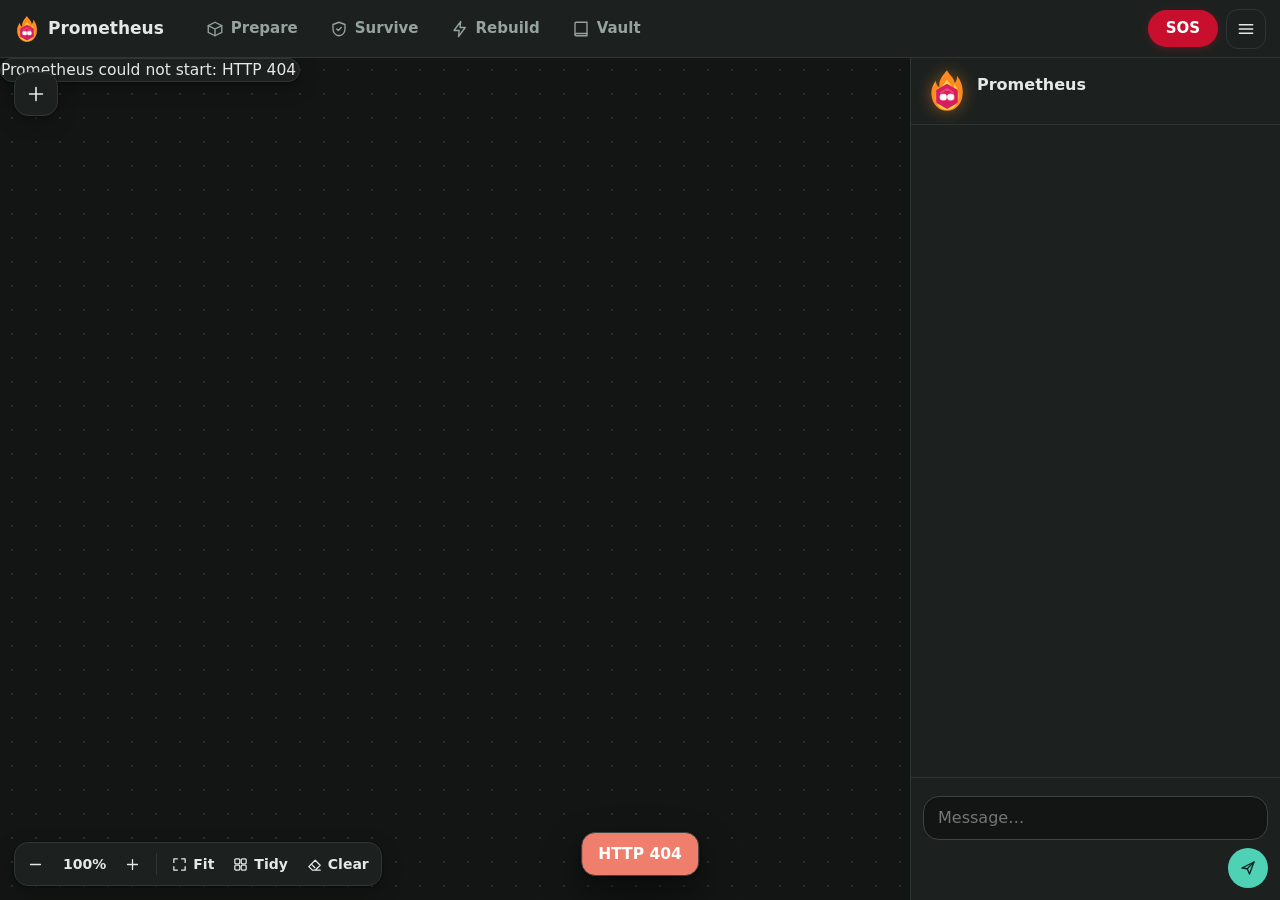
==== commit 03e4dc89: "Simple mode: use the original dark, teal look Swap the warm light palette for Advanced mode's colour" ====
--- a/frontend/index.html
+++ b/frontend/index.html
@@ -5,9 +5,9 @@
   <meta name="viewport" content="width=device-width, initial-scale=1, viewport-fit=cover">
   <title>Prometheus</title>
   <meta name="description" content="Project Prometheus — humanity's backup brain. Prepare today. Survive tomorrow. Rebuild the future.">
-  <meta name="theme-color" content="#fbf7f1" media="(prefers-color-scheme: light)">
-  <meta name="theme-color" content="#1d1916" media="(prefers-color-scheme: dark)">
+  <meta name="theme-color" content="#121513">
   <link rel="icon" href="assets/emblem.svg" type="image/svg+xml">
+  <link rel="manifest" href="manifest.webmanifest">
   <script>try { if (localStorage.getItem("prometheus.ui") === "advanced") location.replace("advanced.html"); } catch (e) { /* storage unavailable */ }</script>
   <link rel="stylesheet" href="simple.css">
 </head>
@@ -29,6 +29,7 @@
 
   <div class="main">
     <main class="canvas" id="canvas" tabindex="-1">
+      <h1 class="sr-only" id="pageTitle">Prometheus</h1>
       <div class="world" id="world"></div>
       <div class="canvas-ui">
         <button class="add-card" id="addCard" aria-label="Add a card" aria-expanded="false" aria-controls="drawer"><span data-icon="plus"></span></button>
--- a/frontend/simple.css
+++ b/frontend/simple.css
@@ -1,64 +1,44 @@
-/* Project Prometheus, Simple mode: a warm canvas. Advanced mode keeps styles.css. */
+/* Project Prometheus, Simple mode. Advanced mode keeps styles.css. */
+/* Same look as Advanced mode (styles.css): dark lab panels with teal accents; only the layout is simpler. */
 :root {
-  --bg: #fbf7f1;
-  --surface: #ffffff;
-  --surface-2: #f6efe6;
-  --line: #ece2d6;
-  --line-2: #dccbb8;
-  --text: #2b211a;
-  --muted: #6c5d52;
-  --faint: #998a7e;
-  --brand: #ff8a1f;
+  --bg: #121513;
+  --surface: #1c211f;
+  --surface-2: #222825;
+  --line: #2e3632;
+  --line-2: #3a4440;
+  --text: #e4e9e6;
+  --muted: #95a39c;
+  --faint: #6a7771;
+  --brand: #4fd1b5;
   --brand-2: #ffd23f;
   --core: #d61f5f;
-  --brand-ink: #b65300;
-  --brand-soft: #fff0df;
-  --ok: #2f7d4a;
-  --ok-bg: #e5f4e8;
-  --warn: #9a5b00;
-  --warn-bg: #fff1d6;
-  --bad: #b3261e;
-  --bad-bg: #fde7e4;
-  --pencil: #c77700;
-  --pencil-bg: #fff6e6;
-  --dot: rgba(90, 60, 30, 0.16);
-  --shadow: 0 1px 2px rgba(60, 35, 15, 0.06), 0 6px 20px rgba(60, 35, 15, 0.07);
-  --shadow-up: 0 2px 4px rgba(60, 35, 15, 0.08), 0 18px 40px rgba(60, 35, 15, 0.16);
-  --radius: 16px;
-  --sans: "Inter", "Segoe UI", system-ui, -apple-system, Roboto, "Helvetica Neue", sans-serif;
-  color-scheme: light;
-}
-@media (prefers-color-scheme: dark) {
-  :root {
-    --bg: #1d1916;
-    --surface: #27211d;
-    --surface-2: #302823;
-    --line: #3b322b;
-    --line-2: #4c4038;
-    --text: #f4ece4;
-    --muted: #bcad9f;
-    --faint: #8f8174;
-    --brand-ink: #ffa857;
-    --brand-soft: #3a2a1c;
-    --ok: #7fd197;
-    --ok-bg: #213628;
-    --warn: #f5bd62;
-    --warn-bg: #3d2f19;
-    --bad: #ff8f80;
-    --bad-bg: #44231f;
-    --pencil: #ffb547;
-    --pencil-bg: #3a2c17;
-    --dot: rgba(255, 230, 205, 0.11);
-    --shadow: 0 1px 2px rgba(0, 0, 0, 0.3), 0 6px 20px rgba(0, 0, 0, 0.25);
-    --shadow-up: 0 2px 4px rgba(0, 0, 0, 0.35), 0 18px 40px rgba(0, 0, 0, 0.45);
-    color-scheme: dark;
-  }
+  --brand-ink: #4fd1b5;
+  --brand-soft: rgba(79, 209, 181, 0.16);
+  --on-brand: #08241e;
+  --ok: #4fd1b5;
+  --ok-bg: rgba(79, 209, 181, 0.14);
+  --warn: #f2b45a;
+  --warn-bg: rgba(242, 180, 90, 0.14);
+  --bad: #ef7f6c;
+  --bad-bg: rgba(239, 127, 108, 0.14);
+  --pencil: #f2b45a;
+  --pencil-bg: rgba(242, 180, 90, 0.1);
+  --dot: rgba(149, 163, 156, 0.18);
+  --shadow: 0 1px 2px rgba(0, 0, 0, 0.3), 0 6px 20px rgba(0, 0, 0, 0.25);
+  --shadow-up: 0 2px 4px rgba(0, 0, 0, 0.35), 0 18px 40px rgba(0, 0, 0, 0.45);
+  --radius: 14px;
+  --sans: "Inter", "Segoe UI", system-ui, -apple-system, Roboto, sans-serif;
+  color-scheme: dark;
 }
 
 * { box-sizing: border-box; }
 html, body { height: 100%; margin: 0; }
 body {
-  background: var(--bg); color: var(--text);
+  background:
+    radial-gradient(1200px 600px at 75% -10%, rgba(79, 209, 181, 0.06), transparent 60%),
+    radial-gradient(900px 500px at -10% 110%, rgba(242, 180, 90, 0.04), transparent 60%),
+    var(--bg);
+  color: var(--text);
   font: 15.5px/1.45 var(--sans); -webkit-font-smoothing: antialiased;
   overflow: hidden; display: flex; flex-direction: column;
 }
@@ -193,7 +173,7 @@
 .kv .v { font-weight: 600; text-align: right; }
 .kv.edit { min-height: 38px; }
 .notes { margin: 0; padding-left: 18px; color: var(--muted); font-size: 14px; }
-h4 { font-size: 16px; }
+.card-body h3 { font-size: 16px; }
 .source { font-size: 14px; }
 
 .btn {
@@ -202,8 +182,8 @@
 }
 .btn:hover { background: var(--surface-2); }
 .btn.sm { padding: 6px 14px; font-size: 14px; }
-.btn.primary { background: var(--brand); border-color: var(--brand); color: #2b1600; }
-.btn.primary:hover { background: #ff9c3f; }
+.btn.primary { background: var(--brand); border-color: var(--brand); color: var(--on-brand); }
+.btn.primary:hover { background: #6be0c6; }
 .btn.ghost { border-color: transparent; background: none; }
 .btn:disabled { opacity: 0.5; cursor: default; }
 .link {
@@ -239,7 +219,7 @@
   width: 28px; height: 28px; border-radius: 50%; background: var(--surface); border: 3px solid var(--line-2);
   display: grid; place-items: center; position: relative; z-index: 1;
 }
-.ladder .reached .rung { background: var(--ok); border-color: var(--ok); color: #fff; }
+.ladder .reached .rung { background: var(--ok); border-color: var(--ok); color: var(--on-brand); }
 .ladder .rung svg { width: 15px; height: 15px; stroke-width: 3; }
 .ladder .current .rung { border-color: var(--brand); box-shadow: 0 0 0 5px color-mix(in srgb, var(--brand) 22%, transparent); }
 .ladder .current { color: var(--text); font-weight: 700; }
@@ -255,10 +235,12 @@
 }
 .checklist .box { cursor: default; border-style: dashed; }
 .tick input:checked { background: var(--ok); border-color: var(--ok); }
-.tick input:checked::after { content: "✓"; color: #fff; font-weight: 800; font-size: 14px; }
+.tick input:checked::after { content: "✓"; color: var(--on-brand); font-weight: 800; font-size: 14px; }
 .tick input:checked + .t { text-decoration: line-through; color: var(--muted); }
-.targets li { display: flex; align-items: center; gap: 8px; padding: 4px 0; }
-.targets li .num { flex: 1; font-weight: 600; }
+.targets li { display: flex; align-items: center; flex-wrap: wrap; gap: 4px 8px; padding: 4px 0; }
+.targets li .num { font-weight: 600; }
+.targets li .pencil { margin-left: 0; }
+.targets li .link { margin-left: auto; }
 .items li { padding: 8px 0; border-top: 1px solid var(--line); display: flex; flex-direction: column; gap: 6px; }
 .items li.off .name { color: var(--muted); text-decoration: line-through; }
 .item-main { display: flex; align-items: center; gap: 6px; flex-wrap: wrap; }
@@ -274,7 +256,7 @@
 .stepper.sm output { min-width: 46px; font-size: 14px; }
 .segmented { display: inline-flex; border: 1px solid var(--line-2); border-radius: 999px; padding: 2px; background: var(--surface); }
 .segmented button { border: 0; background: none; padding: 4px 10px; border-radius: 999px; font-size: 14px; font-weight: 600; color: var(--muted); }
-.segmented [aria-checked="true"] { background: var(--brand); color: #2b1600; }
+.segmented [aria-checked="true"] { background: var(--brand); color: var(--on-brand); }
 .kcal-ask { display: flex; flex-wrap: wrap; align-items: center; gap: 6px; font-size: 13.5px; color: var(--warn); background: var(--warn-bg); padding: 8px 10px; border-radius: 10px; }
 .kcal-ask span { flex: 1 1 100%; }
 .kcal-ask input { width: 90px; }
@@ -323,7 +305,7 @@
 .zoom-ctl .sep { width: 1px; height: 22px; background: var(--line); margin: 0 4px; }
 .pointer {
   position: absolute; translate: -50% -50%; display: inline-flex; align-items: center; gap: 6px; padding: 7px 12px;
-  border-radius: 999px; border: 0; background: var(--brand); color: #2b1600; font-weight: 700; font-size: 14px; box-shadow: var(--shadow-up);
+  border-radius: 999px; border: 0; background: var(--brand); color: var(--on-brand); font-weight: 700; font-size: 14px; box-shadow: var(--shadow-up);
   animation: arrive 0.3s ease-out;
 }
 .pointer svg { width: 16px; height: 16px; rotate: var(--rot, 0rad); }
@@ -344,7 +326,7 @@
 .bubble { background: var(--surface-2); padding: 10px 14px; border-radius: 18px 18px 18px 6px; }
 .bubble p + p, .bubble ul, .bubble ol { margin-top: 6px; }
 .bubble ul, .bubble ol { padding-left: 20px; margin-bottom: 0; }
-.bubble h4 { margin-top: 8px; }
+.bubble h4 { margin-top: 8px; font-size: 16px; }
 .bubble code { font: inherit; background: var(--surface); padding: 0 4px; border-radius: 4px; }
 .msg.event { align-self: center; font-size: 13.5px; color: var(--muted); display: flex; align-items: center; gap: 5px; text-align: center; }
 .msg.event.ok { color: var(--ok); }
@@ -376,13 +358,13 @@
 }
 .composer textarea:focus { border-color: var(--brand); }
 .composer-row { display: flex; align-items: center; justify-content: space-between; gap: 8px; }
-.send { width: 40px; height: 40px; border: 0; border-radius: 50%; background: var(--brand); color: #2b1600; display: grid; place-items: center; }
+.send { width: 40px; height: 40px; border: 0; border-radius: 50%; background: var(--brand); color: var(--on-brand); display: grid; place-items: center; }
 .send svg { width: 18px; height: 18px; }
 .send:disabled { opacity: 0.5; }
 
 .toast {
   position: fixed; left: 50%; bottom: 24px; transform: translateX(-50%); z-index: 70; display: flex; align-items: center; gap: 12px;
-  background: var(--text); color: var(--bg); padding: 10px 16px; border-radius: 14px; box-shadow: var(--shadow-up); font-weight: 600;
+  background: var(--surface-2); color: var(--text); border: 1px solid var(--line-2); padding: 10px 16px; border-radius: 14px; box-shadow: var(--shadow-up); font-weight: 600;
   animation: rise 0.25s ease both; max-width: calc(100vw - 32px);
 }
 .toast.err { background: var(--bad); color: #fff; }
@@ -460,3 +442,208 @@
 }
 .item-ctl .link { color: var(--muted); font-weight: 500; font-size: 13.5px; }
 .item-ctl .link:hover { color: var(--brand-ink); }
+
+/* ------------------------------------------------------------------ pencil previews */
+.num.was { color: var(--muted); text-decoration: line-through; text-decoration-thickness: 1.5px; text-decoration-color: color-mix(in srgb, var(--muted) 60%, transparent); }
+.pencil {
+  display: inline-flex; align-items: center; gap: 4px; margin-left: 6px; padding: 0 7px; border-radius: 7px;
+  border: 1.5px dashed var(--pencil); background: var(--pencil-bg); color: var(--pencil); font-weight: 750;
+  opacity: 0; transition: opacity 0.35s;
+}
+.pencil.drawn { opacity: 1; animation: draw 0.5s ease-out; }
+.pencil .arrow { font-weight: 500; opacity: 0.8; }
+.headline .pencil { font-size: 0.85em; }
+@keyframes draw { from { clip-path: inset(0 100% 0 0); } to { clip-path: inset(0 0 0 0); } }
+.card.has-proposal { border: 1.5px dashed var(--pencil); }
+.proposal-bar { display: flex; flex-direction: column; gap: 8px; padding: 10px 12px; border-radius: 12px; background: var(--pencil-bg); border: 1px solid color-mix(in srgb, var(--pencil) 35%, transparent); }
+.proposal-bar .what { display: flex; gap: 8px; align-items: flex-start; font-weight: 650; }
+.proposal-bar .what svg { width: 17px; height: 17px; margin-top: 2px; color: var(--pencil); }
+.proposal-bar .field { flex: 1 1 80px; }
+.proposal-bar input { width: 100%; }
+.fading { opacity: 0.35; transition: opacity 0.4s; }
+.pointed { background: color-mix(in srgb, var(--brand) 18%, transparent); }
+
+/* ------------------------------------------------------------------ the flying flame */
+.flyer { position: fixed; left: 0; top: 0; z-index: 55; pointer-events: none; will-change: transform; }
+.flyer.stamp svg { animation: stamp 0.26s ease-in forwards; }
+.flyer.sparkle::after {
+  content: "✨"; position: absolute; left: 70%; top: -10%; font-size: 20px; animation: rise 0.5s ease-out both;
+}
+@keyframes stamp { 0% { transform: translateY(0) scale(1); } 60% { transform: translateY(14px) scale(1.08, 0.9); } 100% { transform: translateY(10px) scale(1); } }
+.seat.away { border: 2px dashed var(--line-2); }
+.seat.away .face { visibility: hidden; }
+
+/* ------------------------------------------------------------------ permission modes */
+.mode-chip {
+  display: inline-flex; align-items: center; gap: 6px; padding: 6px 12px; border-radius: 999px;
+  border: 1px solid var(--line-2); background: var(--surface); font-size: 14px; font-weight: 650; color: var(--muted);
+}
+.mode-chip svg { width: 15px; height: 15px; }
+.mode-chip .caret { font-size: 11px; }
+.mode-chip[data-mode="auto"] { color: var(--brand-ink); border-color: var(--brand); box-shadow: 0 0 0 3px color-mix(in srgb, var(--brand) 22%, transparent), 0 0 14px color-mix(in srgb, var(--brand) 45%, transparent); }
+.mode-chip[data-mode="plan"] { color: var(--blue); border-color: var(--blue); background: var(--blue-bg); }
+#modeSlot { position: relative; }
+.mode-menu {
+  position: absolute; bottom: calc(100% + 8px); left: 0; z-index: 30; width: 280px; padding: 6px;
+  background: var(--surface); border: 1px solid var(--line); border-radius: 14px; box-shadow: var(--shadow-up);
+}
+.mode-menu button { width: 100%; display: flex; gap: 10px; align-items: flex-start; padding: 9px 10px; border: 0; background: none; border-radius: 10px; text-align: left; }
+.mode-menu button:hover, .mode-menu button:focus-visible { background: var(--surface-2); }
+.mode-menu button[aria-checked="true"] { background: var(--brand-soft); }
+.mode-menu svg { width: 18px; height: 18px; margin-top: 2px; color: var(--brand-ink); }
+.mode-menu .t { display: flex; flex-direction: column; }
+.mode-menu .t span { font-size: 13.5px; color: var(--muted); }
+.auto-chip {
+  display: flex; align-items: center; gap: 8px; padding: 7px 10px; border-radius: 10px; font-size: 14px; font-weight: 600;
+  background: var(--brand-soft); color: var(--brand-ink); animation: arrive 0.3s ease-out;
+}
+.auto-chip svg { width: 15px; height: 15px; }
+.auto-chip span { flex: 1; }
+.ready { display: flex; align-items: center; gap: 8px; flex-wrap: wrap; padding: 10px 12px; border-radius: 14px; background: var(--blue-bg); border: 1.5px dashed var(--blue); }
+.ready strong { flex: 1 1 100%; color: var(--blue); }
+.proposal .done { display: flex; align-items: center; gap: 10px; }
+.panel-pop {
+  position: fixed; top: 66px; right: 12px; z-index: 45; width: min(380px, calc(100vw - 24px)); max-height: 70vh; overflow-y: auto;
+  padding: 14px 16px; background: var(--surface); border: 1px solid var(--line); border-radius: 16px; box-shadow: var(--shadow-up);
+}
+.panel-pop .row { justify-content: space-between; }
+.panel-pop h2 { font-size: 17px; }
+.panel-pop ul { list-style: none; margin: 10px 0 0; padding: 0; }
+.panel-pop li { display: flex; justify-content: space-between; align-items: center; gap: 10px; padding: 9px 0; border-top: 1px solid var(--line); }
+
+/* Plan mode: the canvas turns into a blueprint. */
+:root { --blue: #8cbcf2; --blue-bg: #1b2a3c; --blueprint: #121a22; --blueprint-dot: rgba(140, 188, 242, 0.16); }
+body[data-permission="plan"] .canvas {
+  background-color: var(--blueprint);
+  background-image: linear-gradient(var(--blueprint-dot) 1px, transparent 1px), linear-gradient(90deg, var(--blueprint-dot) 1px, transparent 1px);
+}
+body[data-permission="plan"] .card { border: 1.5px dashed color-mix(in srgb, var(--blue) 55%, transparent); box-shadow: none; }
+body[data-permission="plan"] .card.has-proposal { border-color: var(--pencil); }
+@media (max-width: 760px) { body[data-permission="plan"] .canvas { background-image: none; } }
+
+/* ------------------------------------------------------------------ survive, rebuild, vault */
+.picker, .results, .path, .path ol, .steps, .triage, .plain { list-style: none; margin: 0; padding: 0; display: flex; flex-direction: column; }
+.picker button, .results button, .path button {
+  width: 100%; display: flex; align-items: center; gap: 10px; padding: 10px 10px; border: 0; background: none; border-radius: 10px; text-align: left;
+}
+.picker button:hover, .results button:hover, .path button:hover { background: var(--surface-2); }
+.picker svg { width: 20px; height: 20px; color: var(--brand-ink); }
+.picker button span:first-of-type { flex: 1; font-weight: 600; }
+.results button { flex-direction: column; align-items: flex-start; gap: 2px; border-top: 1px solid var(--line); border-radius: 0; }
+.results li:first-child button { border-top: 0; }
+.results span { font-size: 14px; color: var(--muted); }
+.call { display: flex; gap: 8px; align-items: flex-start; padding: 9px 11px; border-radius: 12px; background: var(--bad-bg); color: var(--bad); font-weight: 650; }
+.call svg { width: 18px; height: 18px; margin-top: 2px; }
+.fiction { display: flex; gap: 8px; align-items: center; padding: 8px 11px; border-radius: 12px; background: rgba(169, 156, 240, 0.14); color: #a99cf0; font-weight: 650; }
+.fiction svg { width: 18px; height: 18px; }
+.steps li { display: flex; gap: 10px; justify-content: space-between; align-items: baseline; padding: 6px 0; border-top: 1px solid var(--line); }
+.steps li:first-child { border-top: 0; }
+.triage { counter-reset: q; gap: 8px; }
+.triage li { display: flex; flex-direction: column; gap: 6px; padding: 8px 0; border-top: 1px solid var(--line); }
+.triage li:first-child { border-top: 0; }
+.segmented.sm button { padding: 3px 14px; }
+.segmented button[aria-pressed="true"] { background: var(--brand); color: var(--on-brand); }
+.btn.danger { background: #c8102e; border-color: #c8102e; color: #fff; }
+.kv .v.bad { color: var(--bad); }
+.checklist.drafted .tick input { border-style: dashed; border-color: var(--pencil); }
+.checklist .tick input:disabled { cursor: default; }
+.path { gap: 2px; }
+.path .n { display: grid; place-items: center; width: 26px; height: 26px; border-radius: 50%; background: var(--surface-2); font-weight: 750; font-size: 13.5px; flex: none; }
+.path .t { flex: 1; }
+.path li.here .n { background: var(--brand); color: var(--on-brand); }
+.path li.dim { opacity: 0.4; }
+.path .choice { padding: 4px 0 4px 10px; border-left: 3px solid var(--line-2); margin: 4px 0 4px 12px; }
+.path .choose { font-size: 13px; font-weight: 700; color: var(--muted); padding-left: 10px; }
+.tag.ok { background: var(--ok-bg); color: var(--ok); }
+.try { padding: 10px 12px; border-radius: 12px; background: var(--surface-2); display: flex; flex-direction: column; gap: 4px; }
+.plain { gap: 4px; padding-left: 2px; }
+.plain li { padding-left: 16px; position: relative; }
+.plain li::before { content: "•"; position: absolute; left: 2px; color: var(--muted); }
+ul.plain li:has(.sdot) { padding-left: 0; }
+ul.plain li:has(.sdot)::before { content: none; }
+.search-row { display: flex; gap: 6px; }
+.search-row input { flex: 1; min-width: 0; border: 1px solid var(--line-2); background: var(--bg); border-radius: 10px; padding: 7px 10px; }
+.chips { display: flex; flex-wrap: wrap; gap: 6px; }
+.chip { border: 1px solid var(--line-2); background: var(--surface); border-radius: 999px; padding: 3px 11px; font-size: 13.5px; color: var(--muted); text-transform: capitalize; }
+.chip[aria-pressed="true"] { background: var(--brand-soft); border-color: var(--brand); color: var(--brand-ink); }
+.fold { border: 0; background: none; padding: 0; font: inherit; font-weight: 700; color: var(--brand-ink); }
+
+/* ------------------------------------------------------------------ SOS: always high-contrast dark, no animation */
+.sos-screen {
+  position: fixed; inset: 0; z-index: 100; overflow-y: auto; background: #0d0d0d; color: #fff;
+  font-size: 19px; line-height: 1.45; display: flex; flex-direction: column;
+}
+.sos-screen *, .sos-screen *::before, .sos-screen *::after { animation: none !important; transition: none !important; }
+body.sos-open { overflow: hidden; }
+body.sos-open .flyer { display: none; }
+.sos-head { display: flex; align-items: center; gap: 10px; padding: 12px 16px; border-bottom: 2px solid #333; position: sticky; top: 0; background: #0d0d0d; }
+.sos-title { font-weight: 900; font-size: 20px; color: #ff5a5a; margin-right: auto; }
+.sos-back { margin-right: auto; border: 2px solid #fff; background: none; color: #fff; border-radius: 12px; padding: 8px 16px; font-weight: 800; font-size: 17px; }
+.sos-close { width: 48px; height: 48px; border: 2px solid #fff; background: none; color: #fff; border-radius: 12px; display: grid; place-items: center; }
+.sos-close svg { width: 24px; height: 24px; }
+.sos-main { width: 100%; max-width: 640px; margin: 0 auto; padding: 24px 16px 48px; display: flex; flex-direction: column; gap: 18px; }
+.sos-screen h1 { font-size: 30px; line-height: 1.2; font-weight: 850; outline: none; }
+.sos-screen h2 { font-size: 21px; }
+.sos-screen a { color: #ffd23f; }
+.sos-btn {
+  min-height: 64px; width: 100%; border: 3px solid #fff; background: #1d1d1d; color: #fff; border-radius: 16px;
+  font-size: 21px; font-weight: 800; display: flex; align-items: center; justify-content: center; gap: 12px; padding: 10px 18px;
+}
+.sos-btn svg { width: 26px; height: 26px; }
+.sos-btn:hover, .sos-btn:focus-visible { background: #333; }
+.sos-btn.danger { background: #d7001f; border-color: #d7001f; }
+.sos-btn.ok { background: #ffd23f; border-color: #ffd23f; color: #111; }
+.sos-btn.quiet { border-color: #777; color: #ddd; min-height: 54px; font-size: 18px; }
+.sos-screen :focus-visible { outline: 4px solid #ffd23f; outline-offset: 3px; }
+.sos-row { display: grid; grid-template-columns: 1fr 1fr; gap: 12px; }
+.sos-col { display: flex; flex-direction: column; gap: 12px; }
+.sos-col .sos-btn { justify-content: flex-start; }
+.sos-call {
+  display: flex; align-items: center; justify-content: center; gap: 12px; min-height: 76px; border-radius: 18px;
+  background: #d7001f; color: #fff !important; font-size: 28px; font-weight: 900; text-decoration: none;
+}
+.sos-call svg { width: 30px; height: 30px; }
+.sos-call.sm { min-height: 44px; font-size: 17px; padding: 0 14px; border-radius: 12px; }
+.sos-call.sm svg { width: 20px; height: 20px; }
+.sos-numbers { font-size: 18px; text-align: center; color: #ddd; }
+.sos-entry { border: 2px solid #444; border-radius: 16px; padding: 14px 16px; display: flex; flex-direction: column; gap: 8px; }
+.sos-entry ul { margin: 0; padding-left: 22px; display: flex; flex-direction: column; gap: 6px; }
+.sos-src { font-size: 15px; color: #bbb; }
+.sos-step { font-size: 16px; font-weight: 700; color: #ffd23f; }
+.sos-big { font-size: 26px; font-weight: 800; }
+.sos-have { font-size: 18px; padding: 10px 14px; border-radius: 12px; background: #1d1d1d; border: 2px solid #444; }
+.sos-note { color: #ccc; font-size: 17px; }
+.sos-link { align-self: flex-start; border: 0; background: none; color: #ffd23f; font-size: 18px; font-weight: 800; text-decoration: underline; padding: 4px 0; }
+
+/* ------------------------------------------------------------------ printable emergency card */
+.print-card { display: none; }
+@media print {
+  body { overflow: visible; display: block; background: #fff; color: #000; font-size: 12pt; }
+  body > *:not(.print-card) { display: none !important; }
+  .print-card { display: block; }
+  .print-card h1 { font-size: 20pt; margin-bottom: 4pt; }
+  .print-card h2 { font-size: 13pt; margin: 12pt 0 4pt; border-bottom: 1pt solid #000; }
+  .print-card .call { font-size: 16pt; font-weight: 800; border: 2pt solid #000; padding: 6pt 10pt; display: inline-block; background: none; color: #000; }
+  .print-card ul, .print-card ol { margin: 0; padding-left: 16pt; }
+  .print-card li { margin: 2pt 0; }
+  .print-card .foot { margin-top: 14pt; font-size: 9pt; color: #444; }
+}
+
+/* ------------------------------------------------------------------ first run */
+.welcome {
+  position: absolute; left: 50%; bottom: 84px; translate: -50% 0; display: flex; flex-direction: column; align-items: center; gap: 14px;
+  text-align: center; pointer-events: auto; padding: 22px 26px; border-radius: 24px;
+  background: color-mix(in srgb, var(--surface) 88%, transparent); box-shadow: var(--shadow-up); max-width: min(420px, calc(100% - 32px));
+}
+.welcome p { font-size: 22px; font-weight: 750; }
+.face.big { width: 84px; }
+.quick { display: flex; flex-wrap: wrap; gap: 8px; }
+.quick .chip { font-size: 14.5px; padding: 6px 12px; text-transform: none; display: inline-flex; align-items: center; gap: 5px; color: var(--text); }
+.quick .chip.got { background: var(--ok-bg); border-color: transparent; color: var(--ok); }
+.quick .chip svg { width: 14px; height: 14px; }
+.quick-pick { flex: 1 1 100%; display: flex; flex-wrap: wrap; align-items: center; gap: 8px; padding: 8px 10px; border-radius: 12px; background: var(--surface-2); }
+@media (max-width: 760px) {
+  .world > .welcome { position: static; translate: none; max-width: none; flex-direction: row; flex-wrap: wrap; justify-content: center; padding: 14px; box-shadow: var(--shadow); }
+  .world > .welcome p { font-size: 19px; flex: 1; text-align: left; }
+  .world > .welcome .face.big { width: 52px; }
+}
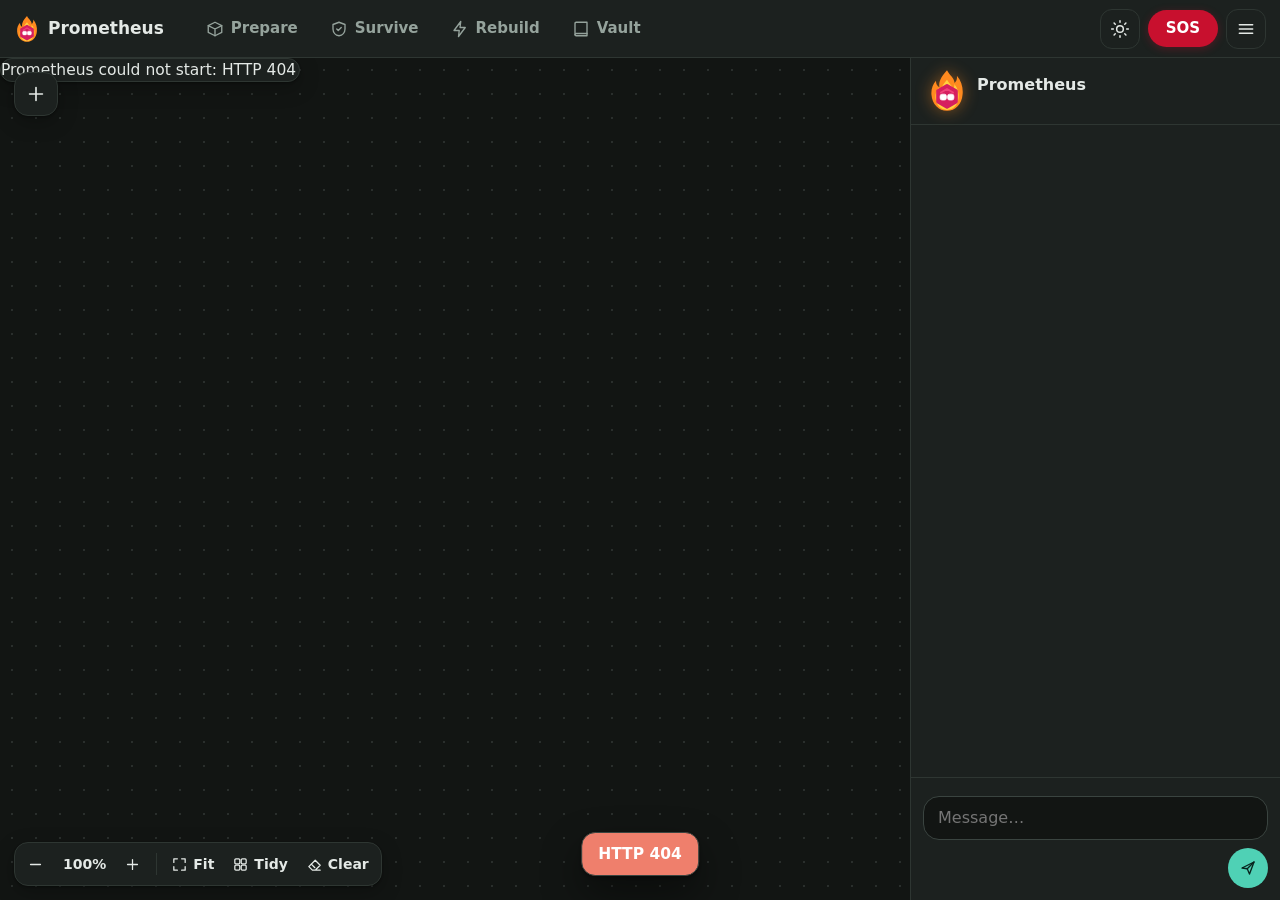
==== commit 850842ed: "Simple mode: toggle between the dark and light looks Dark (the original look) stays the default; a s" ====
--- a/frontend/index.html
+++ b/frontend/index.html
@@ -8,7 +8,10 @@
   <meta name="theme-color" content="#121513">
   <link rel="icon" href="assets/emblem.svg" type="image/svg+xml">
   <link rel="manifest" href="manifest.webmanifest">
-  <script>try { if (localStorage.getItem("prometheus.ui") === "advanced") location.replace("advanced.html"); } catch (e) { /* storage unavailable */ }</script>
+  <script>try {
+    if (localStorage.getItem("prometheus.ui") === "advanced") location.replace("advanced.html");
+    if (localStorage.getItem("prometheus.theme") === "light") document.documentElement.dataset.theme = "light";
+  } catch (e) { /* storage unavailable */ }</script>
   <link rel="stylesheet" href="simple.css">
 </head>
 <body>
@@ -21,6 +24,7 @@
       <button class="tab" role="tab" data-canvas="vault"><span data-icon="book"></span><span class="lbl">Vault</span></button>
     </nav>
     <div class="bar-end">
+      <button class="icon-btn" id="themeBtn" type="button" aria-pressed="false"><span data-icon="sun"></span></button>
       <button class="sos" id="sosBtn" aria-label="SOS: emergency help">SOS</button>
       <button class="icon-btn" id="menuBtn" aria-label="Menu" aria-haspopup="menu" aria-expanded="false"><span data-icon="menu"></span></button>
     </div>
--- a/frontend/simple.css
+++ b/frontend/simple.css
@@ -30,6 +30,40 @@
   --sans: "Inter", "Segoe UI", system-ui, -apple-system, Roboto, sans-serif;
   color-scheme: dark;
 }
+
+/* The warm light look, one tap away (the sun/moon button in the top bar). */
+:root[data-theme="light"] {
+  --bg: #fbf7f1;
+  --surface: #ffffff;
+  --surface-2: #f6efe6;
+  --line: #ece2d6;
+  --line-2: #dccbb8;
+  --text: #2b211a;
+  --muted: #6c5d52;
+  --faint: #998a7e;
+  --brand: #ff8a1f;
+  --brand-ink: #9c4700;
+  --brand-soft: #fff0df;
+  --on-brand: #2b1600;
+  --ok: #2f7d4a;
+  --ok-bg: #e5f4e8;
+  --warn: #9a5b00;
+  --warn-bg: #fff1d6;
+  --bad: #b3261e;
+  --bad-bg: #fde7e4;
+  --pencil: #c77700;
+  --pencil-bg: #fff6e6;
+  --dot: rgba(90, 60, 30, 0.16);
+  --shadow: 0 1px 2px rgba(60, 35, 15, 0.06), 0 6px 20px rgba(60, 35, 15, 0.07);
+  --shadow-up: 0 2px 4px rgba(60, 35, 15, 0.08), 0 18px 40px rgba(60, 35, 15, 0.16);
+  --radius: 16px;
+  --blue: #2563a8; --blue-bg: #eaf2fc; --blueprint: #e9f1fb; --blueprint-dot: rgba(37, 99, 168, 0.22);
+  color-scheme: light;
+}
+:root[data-theme="light"] body { background: var(--bg); }
+:root[data-theme="light"] .btn.primary:hover { background: #ff9c3f; }
+:root[data-theme="light"] .fiction { background: #efe8ff; color: #5b3fb3; }
+:root[data-theme="light"] .ladder .reached .rung, :root[data-theme="light"] .tick input:checked::after { color: #fff; }
 
 * { box-sizing: border-box; }
 html, body { height: 100%; margin: 0; }
@@ -400,6 +434,7 @@
   body { font-size: 17px; }
   .bar { height: 54px; gap: 6px; padding: 0 10px; }
   .logo span { display: none; }
+  #themeBtn { display: none; } /* in the ≡ menu on phones */
   .tabs { margin-left: 4px; gap: 2px; min-width: 0; }
   .tab { padding: 8px 10px; font-size: 16px; }
   .tab:not([aria-selected="true"]) .lbl { display: none; }
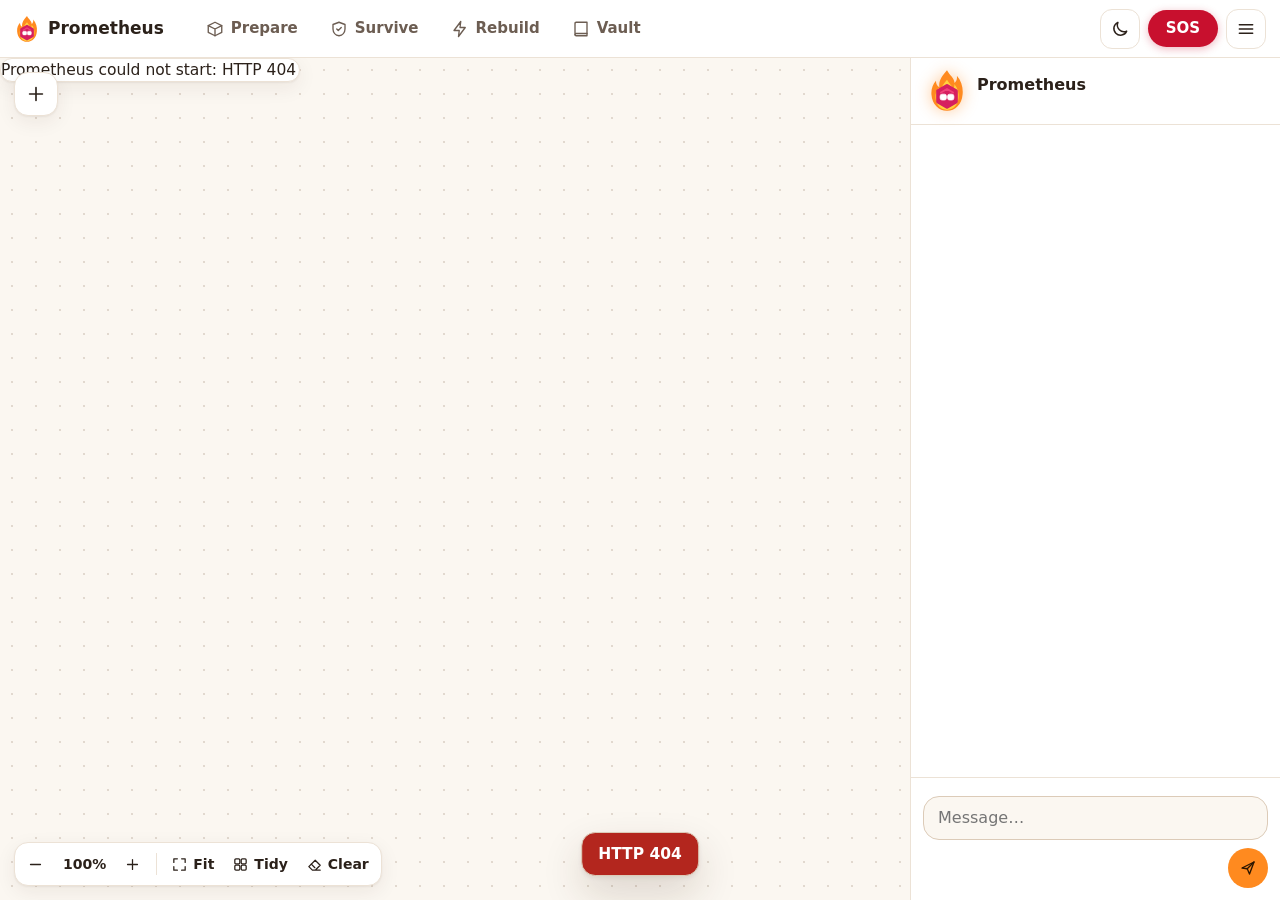
==== commit d4ae0d6f: "Open Simple mode in the light look by default / no longer redirects returning visitors to Advanced m" ====
--- a/frontend/index.html
+++ b/frontend/index.html
@@ -1,16 +1,15 @@
 <!doctype html>
-<html lang="en">
+<html lang="en" data-theme="light">
 <head>
   <meta charset="utf-8">
   <meta name="viewport" content="width=device-width, initial-scale=1, viewport-fit=cover">
   <title>Prometheus</title>
   <meta name="description" content="Project Prometheus — humanity's backup brain. Prepare today. Survive tomorrow. Rebuild the future.">
-  <meta name="theme-color" content="#121513">
+  <meta name="theme-color" content="#fbf7f1">
   <link rel="icon" href="assets/emblem.svg" type="image/svg+xml">
   <link rel="manifest" href="manifest.webmanifest">
   <script>try {
-    if (localStorage.getItem("prometheus.ui") === "advanced") location.replace("advanced.html");
-    if (localStorage.getItem("prometheus.theme") === "light") document.documentElement.dataset.theme = "light";
+    if (localStorage.getItem("prometheus.look") === "dark") delete document.documentElement.dataset.theme;
   } catch (e) { /* storage unavailable */ }</script>
   <link rel="stylesheet" href="simple.css">
 </head>
--- a/frontend/simple.css
+++ b/frontend/simple.css
@@ -682,3 +682,4 @@
   .world > .welcome p { font-size: 19px; flex: 1; text-align: left; }
   .world > .welcome .face.big { width: 52px; }
 }
+.list-head { font-size: 14px; color: var(--muted); font-weight: 700; margin-top: 4px; }
